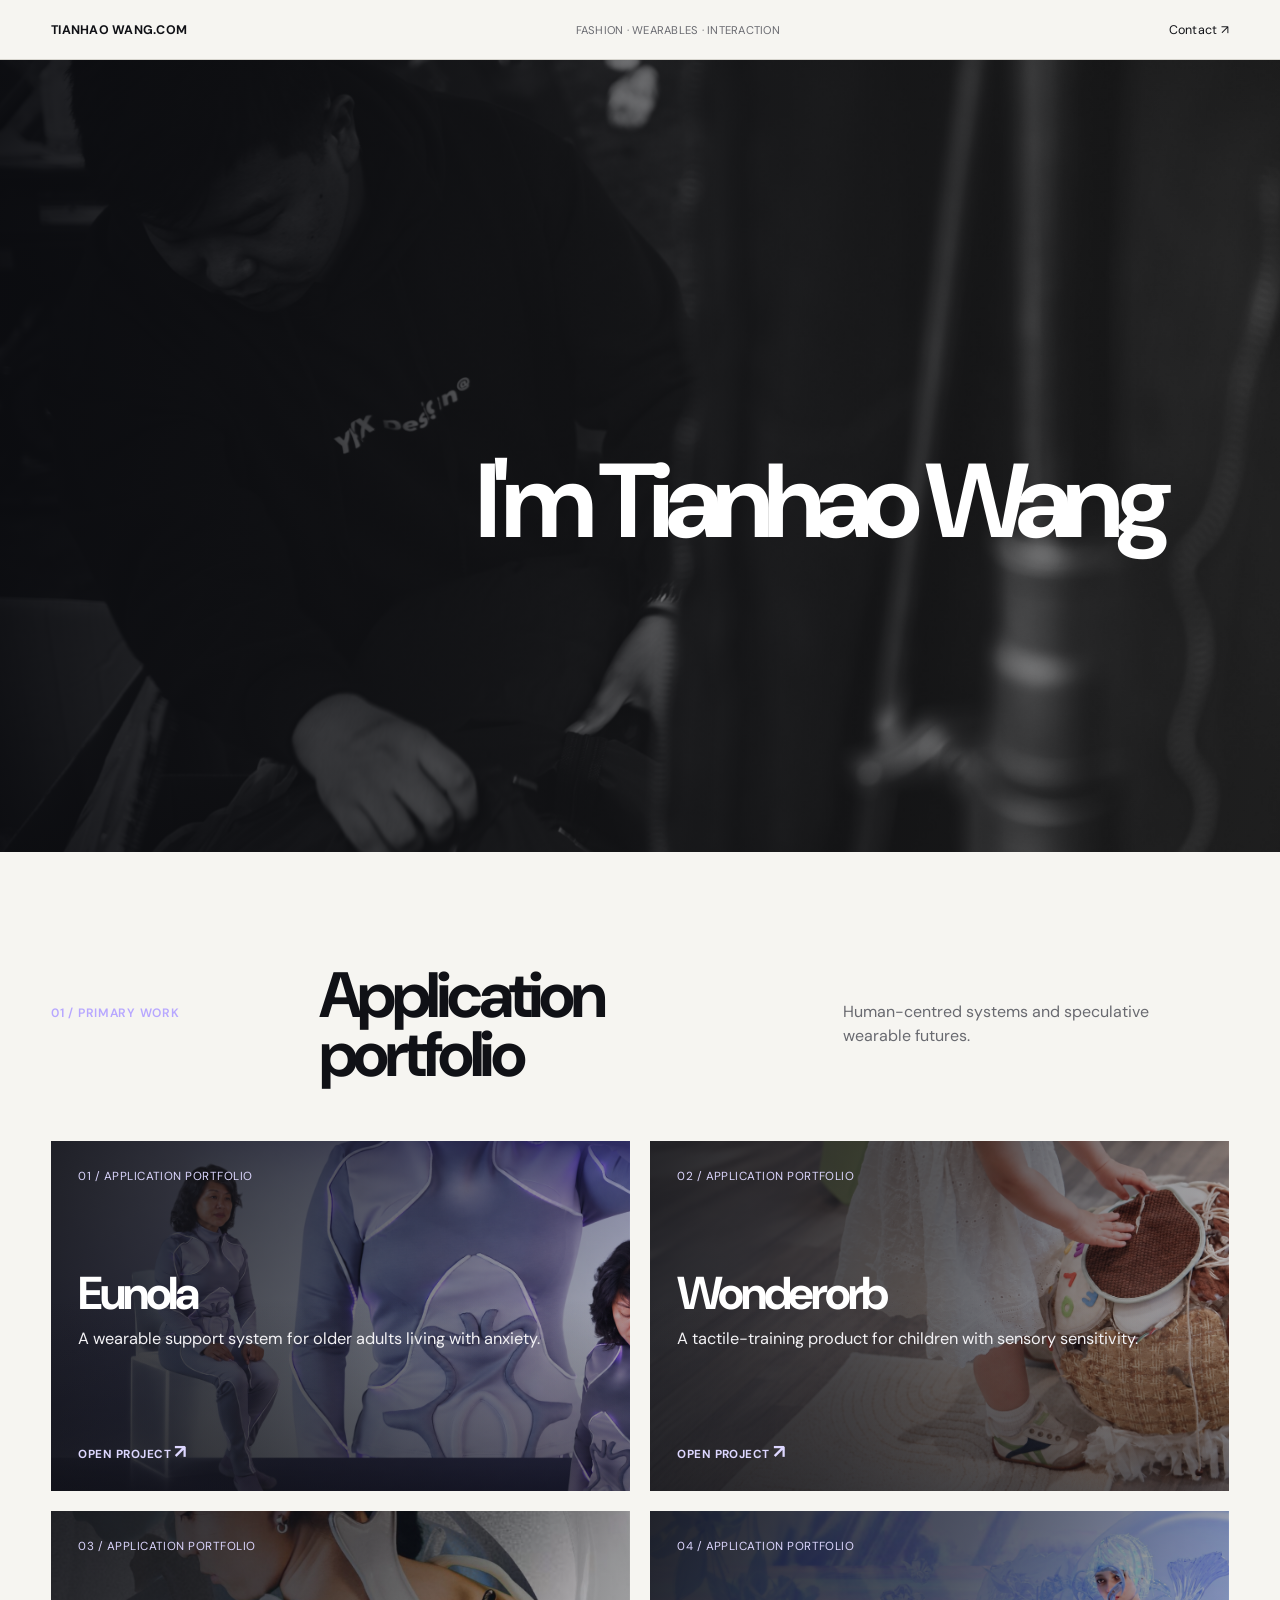
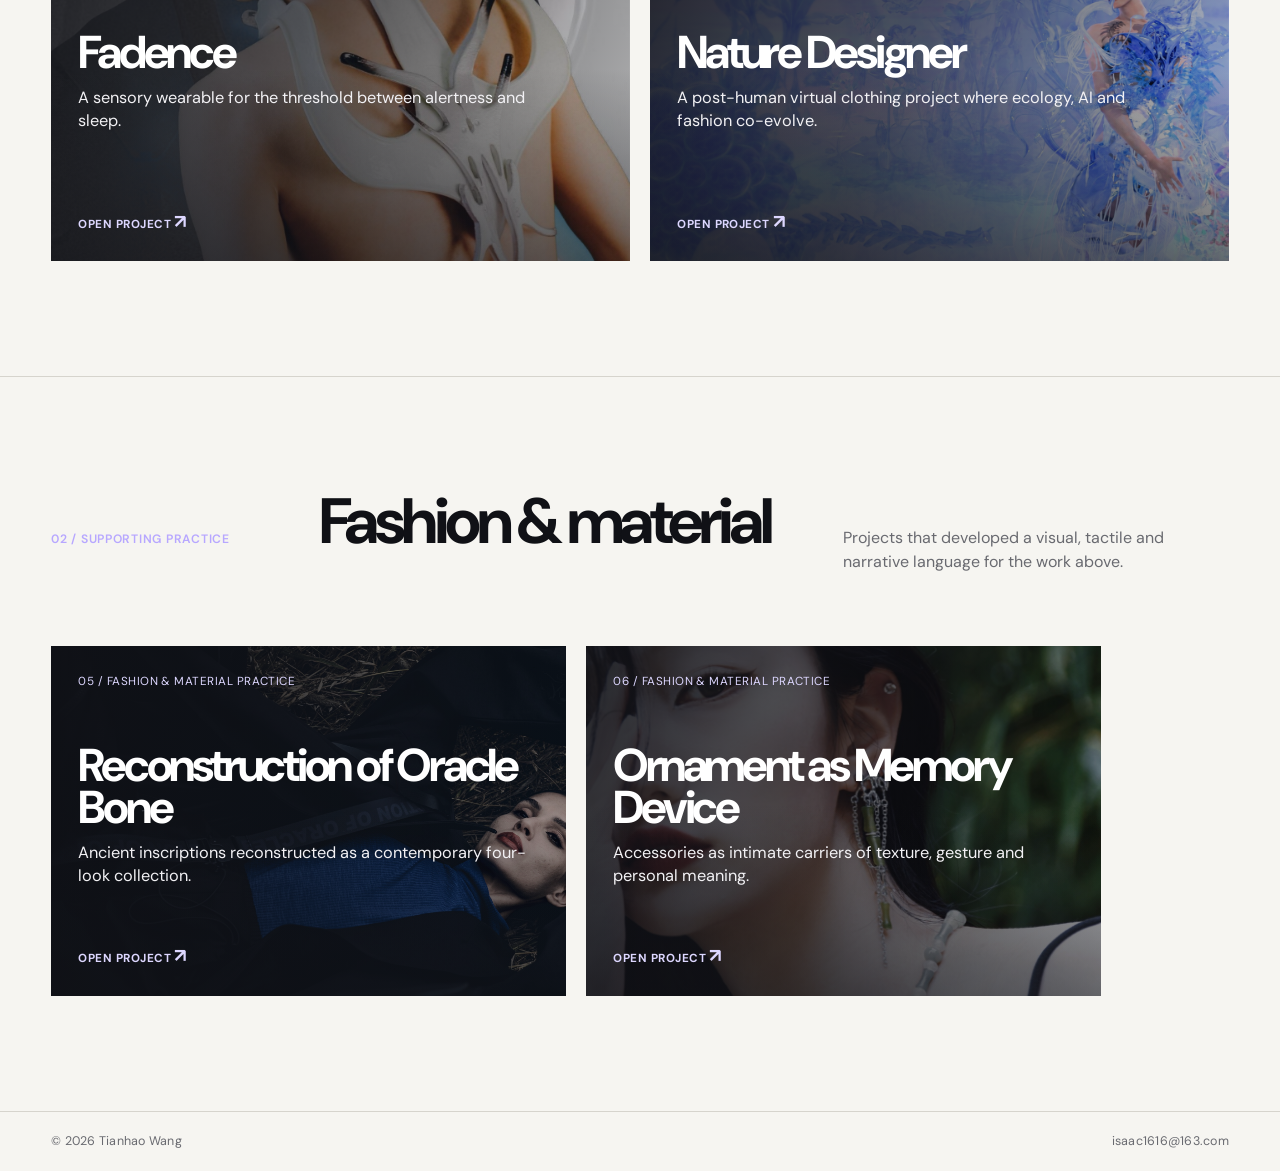
==== index.html @ accee4c9 "Publish Tianhao Wang portfolio" ====
<!doctype html>
<html lang="en">
  <head>
    <meta charset="utf-8" />
    <meta name="viewport" content="width=device-width, initial-scale=1" />
    <meta name="description" content="Tianhao Wang — interaction, wearable and fashion design portfolio." />
    <title>TIANHAO WANG.COM</title>
    <link rel="preconnect" href="https://fonts.googleapis.com" />
    <link rel="preconnect" href="https://fonts.gstatic.com" crossorigin />
    <link href="https://fonts.googleapis.com/css2?family=DM+Sans:opsz,wght@9..40,400;9..40,500;9..40,600;9..40,700&display=swap" rel="stylesheet" />
    <link rel="icon" type="image/svg+xml" href="data:image/svg+xml,%3Csvg xmlns='http://www.w3.org/2000/svg' viewBox='0 0 32 32'%3E%3Crect width='32' height='32' rx='7' fill='%23101116'/%3E%3Cpath d='M7 8h18v4h-7v12h-4V12H7z' fill='%23b5a3ff'/%3E%3C/svg%3E" />
    <link rel="stylesheet" href="styles.css" />
    <link rel="stylesheet" href="clarity.css?v=12" />
  </head>
  <body>
    <header class="topbar">
      <a class="brand" href="./">TIANHAO WANG.COM</a>
      <p>Fashion · Wearables · Interaction</p>
      <a class="mail" href="mailto:isaac1616@163.com">Contact ↗</a>
    </header>
    <main id="app"></main>
    <footer class="footer"><span>© 2026 Tianhao Wang</span><a href="mailto:isaac1616@163.com">isaac1616@163.com</a></footer>
    <script src="app.js?v=12"></script>
  </body>
</html>
---- styles.css ----
:root{--ink:#101116;--paper:#f6f5f1;--line:#d6d4cd;--muted:#696a70;--purple:#b7a7ff}*{box-sizing:border-box}html{scroll-behavior:smooth}body{margin:0;background:var(--paper);color:var(--ink);font-family:'DM Sans',Arial,sans-serif}.topbar,.footer{display:flex;align-items:center;justify-content:space-between;gap:1rem;padding:1.35rem clamp(1.25rem,4vw,4.5rem);border-bottom:1px solid var(--line);font-size:.78rem;letter-spacing:.02em}.brand{font-weight:700;color:inherit;text-decoration:none}.topbar p{margin:0;color:var(--muted);text-transform:uppercase;font-size:.7rem}.mail,.footer a{color:inherit;text-decoration:none}.mail:hover,.footer a:hover{color:#5237d9}.hero{min-height:68vh;padding:clamp(5rem,11vw,11rem) clamp(1.25rem,9vw,11rem) 3rem;background:var(--ink);color:var(--paper);display:flex;flex-direction:column;justify-content:center}.eyebrow{margin:0 0 1rem;font-size:.76rem;text-transform:uppercase;letter-spacing:.06em;font-weight:600;color:var(--purple)}h1,h2,h3,p{margin-top:0}.hero h1{font-size:clamp(3.15rem,7.7vw,8.5rem);line-height:.95;letter-spacing:-.075em;margin:1rem 0 2rem;max-width:12ch}.hero h1 em{font-style:normal;color:var(--purple)}.lede{font-size:clamp(1.1rem,1.7vw,1.5rem);line-height:1.5;max-width:48rem;color:#d7d6da}.hero-note{display:flex;gap:2rem;flex-wrap:wrap;margin-top:5rem;color:#9a9ba2;font-size:.78rem;text-transform:uppercase;letter-spacing:.045em}.section{padding:clamp(4rem,9vw,9rem) clamp(1.25rem,4vw,4.5rem)}.section+.section{border-top:1px solid var(--line)}.section-head{display:grid;grid-template-columns:.55fr 1.15fr .9fr;gap:2rem;align-items:baseline;margin-bottom:3.5rem}.section-head h2{font-size:clamp(2.5rem,5vw,5.5rem);letter-spacing:-.07em;line-height:.92;margin:0}.section-head>p:last-child{max-width:22rem;color:var(--muted);line-height:1.5}.grid{display:grid;gap:1.25rem}.primary-grid{grid-template-columns:repeat(2,minmax(0,1fr))}.secondary-grid{grid-template-columns:repeat(2,minmax(0,1fr));max-width:1050px}.project-card{min-height:350px;padding:1.7rem;display:flex;flex-direction:column;justify-content:space-between;color:var(--ink);text-decoration:none;transition:transform .25s ease,box-shadow .25s ease}.project-card:hover{transform:translateY(-6px);box-shadow:0 16px 24px #1011161f}.project-card>span,.project-card b{font-size:.73rem;text-transform:uppercase;letter-spacing:.04em}.project-card h3{font-size:clamp(2rem,3.6vw,4.2rem);line-height:.92;letter-spacing:-.07em;margin:0 0 .85rem}.project-card p{font-size:1.02rem;line-height:1.4;max-width:30rem;margin:0}.project-card i{font-style:normal;font-size:1.2rem}.lilac{background:#b7a7ff}.moss{background:#dce1cc}.coral{background:#edc0b0}.green{background:#9bd2b8}.blue{background:#1134be;color:#fff}.blue p{color:#dfe5ff}.blue b,.blue>span{color:#b7a7ff}.charcoal{background:#25252b;color:#f4f3ef}.charcoal p{color:#dedee2}.charcoal b,.charcoal>span{color:#b7a7ff}.footer{border-top:1px solid var(--line);border-bottom:0;color:var(--muted)}.detail{min-height:calc(100vh - 70px);padding:clamp(2rem,4vw,4.5rem);background:var(--paper)}.detail.blue,.detail.charcoal{background:var(--ink);color:var(--paper)}.back,.next{display:inline-block;color:inherit;text-decoration:none;font-size:.8rem;text-transform:uppercase;letter-spacing:.04em;font-weight:600}.detail-intro{padding:clamp(4rem,10vw,10rem) 0 4rem;max-width:70rem}.detail h1{font-size:clamp(4rem,10vw,10rem);line-height:.85;letter-spacing:-.09em;margin:.8rem 0 2rem}.detail .lede{color:inherit;max-width:45rem}.brief{max-width:53rem;font-size:1.05rem;line-height:1.6;margin-top:2rem}.detail ul{display:flex;flex-wrap:wrap;gap:.6rem;list-style:none;padding:0;margin:2.5rem 0 0}.detail li{border:1px solid currentColor;border-radius:999px;padding:.5rem .8rem;font-size:.75rem}.image-rail{display:grid;grid-template-columns:repeat(2,minmax(0,1fr));gap:1rem}.image-rail img{width:100%;aspect-ratio:4/3;object-fit:cover;display:block;background:#dedede}.image-rail img:first-child{grid-column:span 2;aspect-ratio:16/7}.story{display:grid;grid-template-columns:repeat(3,minmax(0,1fr));gap:2rem;padding:7rem 0 4rem}.story article{border-top:1px solid currentColor;padding-top:1rem}.story span{font-size:.75rem;color:#6958d9;font-weight:700}.story h2{font-size:1.6rem;letter-spacing:-.04em;margin:2.5rem 0 1rem}.story p{line-height:1.6;color:#55565b}.detail.blue .story p,.detail.charcoal .story p{color:#d5d4d8}.next{border-bottom:1px solid currentColor;padding-bottom:.45rem}@media(max-width:760px){.topbar p{display:none}.hero{min-height:58vh}.section-head{display:block}.section-head h2{margin:1rem 0}.primary-grid,.secondary-grid,.story{grid-template-columns:1fr}.project-card{min-height:280px}.detail{padding:1.4rem}.detail-intro{padding:4rem 0 3rem}.detail h1{font-size:4.3rem}.image-rail{grid-template-columns:1fr}.image-rail img:first-child{grid-column:span 1;aspect-ratio:4/3}.story{padding:4rem 0 3rem;gap:3rem}.footer{font-size:.7rem}}
---- clarity.css ----
/* Preserve the source boards at their real proportions and make detail viewing explicit. */
.image-note {
  margin: 0 0 .85rem;
  font-size: .78rem;
  text-transform: uppercase;
  letter-spacing: .04em;
  opacity: .68;
}

.image-rail {
  grid-template-columns: repeat(2, minmax(0, 1fr));
  gap: 1.25rem;
}

.image-link {
  display: block;
  background: transparent;
  border: 0;
  align-self: start;
  transition: transform .2s ease, box-shadow .2s ease;
}

.image-link:first-child { grid-column: span 2; }
.image-link:hover { transform: translateY(-3px); box-shadow: 0 12px 26px #00000026; }
.image-rail img, .image-rail img:first-child { width: 100%; height: auto; aspect-ratio: auto; object-fit: contain; display: block; }

.oracle-editorial { display: grid; grid-template-columns: 1.15fr .85fr; gap: clamp(.8rem, 1.6vw, 1.5rem); }
.oracle-shot, .ornament-shot { display: block; overflow: hidden; background: #111217; }
.oracle-shot img, .ornament-shot img { width: 100%; height: 100%; display: block; object-fit: cover; transition: transform .35s ease; }
.oracle-shot:hover img, .ornament-shot:hover img { transform: scale(1.025); }
.oracle-shot.opening { grid-column: span 2; aspect-ratio: 1.42; }
.oracle-shot.portrait { grid-row: span 2; min-height: 42rem; }
.oracle-shot.landscape { aspect-ratio: 1.5; }
.oracle-shot.board { grid-column: span 2; background: transparent; }
.oracle-shot.board img { height: auto; object-fit: contain; }

.ornament-editorial { display: grid; grid-template-columns: 1.05fr .95fr; grid-auto-rows: 20rem; gap: clamp(.8rem, 1.6vw, 1.5rem); }
.ornament-shot.model-main, .ornament-shot.model-ring { grid-row: span 2; }
.ornament-shot.still-life { grid-column: span 2; }
.ornament-shot.small-detail { min-height: 15rem; }
.ornament-shot.profile { grid-column: span 2; aspect-ratio: 2.1; }

/* Minimal personal opening: the studio image is intentionally the full visual. */
.hero.hero-portrait {
  min-height: min(88vh, 58rem);
  position: relative;
  isolation: isolate;
  align-items: end;
  background:
    linear-gradient(90deg, rgba(10, 11, 15, .92) 0%, rgba(10, 11, 15, .56) 48%, rgba(10, 11, 15, .08) 100%),
    url('assets/home-studio.jpg') center / cover no-repeat;
}
.hero.hero-portrait h1 {
  max-width: none;
  margin: 0;
  color: #fff;
  font-size: clamp(3.4rem, 8.2vw, 9rem);
  letter-spacing: -.085em;
  line-height: .86;
  white-space: nowrap;
}

/* Project titles use a restrained editorial scale rather than filling the viewport. */
.detail-intro { max-width: 66rem; }
.detail h1 {
  max-width: 13ch;
  font-size: clamp(3.25rem, 6vw, 7.25rem);
  line-height: .9;
  letter-spacing: -.07em;
  margin: .7rem 0 1.55rem;
  text-wrap: balance;
}
.detail .lede { font-size: clamp(1.05rem, 1.5vw, 1.35rem); line-height: 1.38; }

.project-card {
  position: relative;
  isolation: isolate;
  overflow: hidden;
  background-image: linear-gradient(115deg, #101116e8 0%, #101116a8 45%, #10111625 100%), var(--cover);
  background-size: cover;
  background-position: center;
  color: #fff;
}

.project-card::before {
  content: '';
  position: absolute;
  inset: 0;
  z-index: -1;
  background: linear-gradient(180deg, transparent 45%, #1011168c 100%);
}

.project-card p { color: #f2f1f4; }
.project-card > span, .project-card b { color: #ddd7ff; }

@media (max-width: 760px) {
  .image-rail { grid-template-columns: 1fr; gap: 1rem; }
  .image-link:first-child { grid-column: span 1; }
  .oracle-editorial { grid-template-columns: 1fr; gap: .7rem; }
  .oracle-shot.opening, .oracle-shot.board { grid-column: span 1; }
  .oracle-shot.portrait { grid-row: span 1; min-height: auto; aspect-ratio: .72; }
  .ornament-editorial { grid-template-columns: repeat(2, 1fr); grid-auto-rows: 12rem; gap: .7rem; }
  .ornament-shot.still-life, .ornament-shot.profile { grid-column: span 2; }
  .detail h1 { max-width: 10ch; font-size: clamp(3rem, 13vw, 4.5rem); line-height: .91; }
}
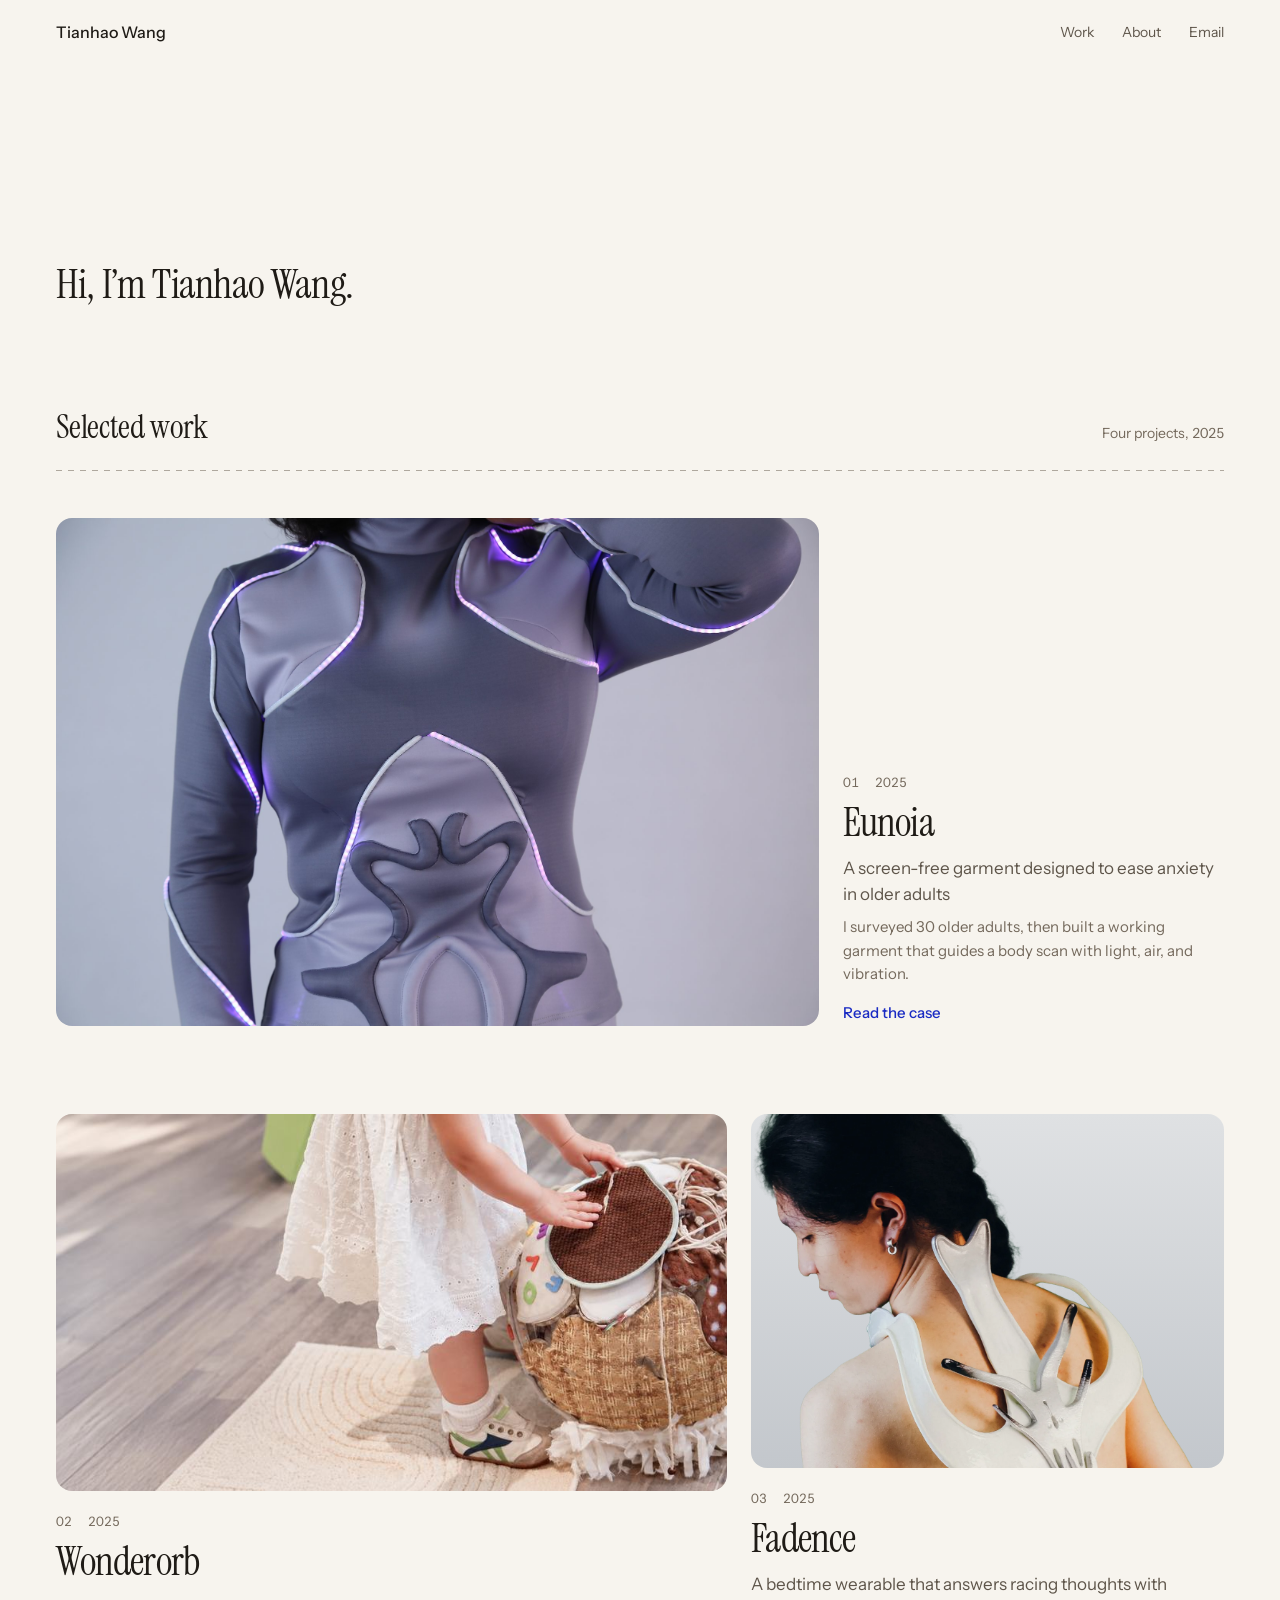
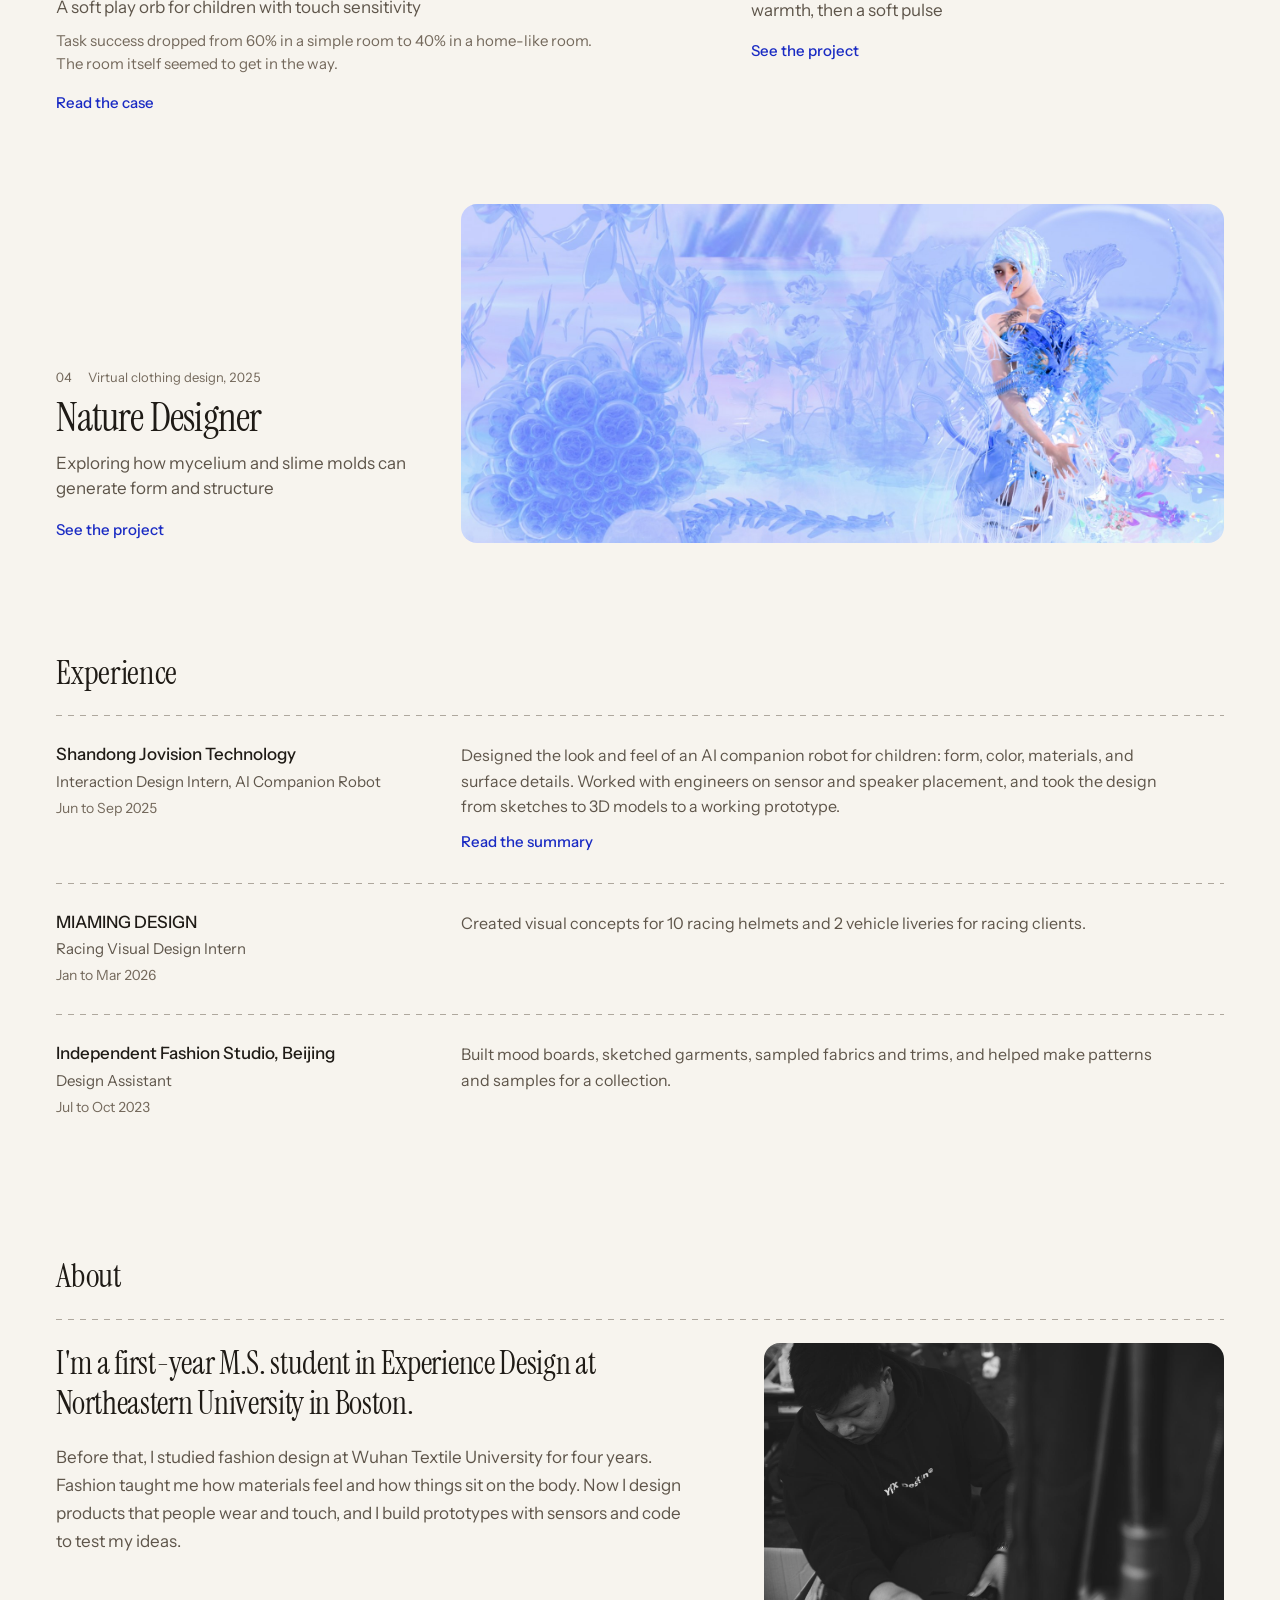
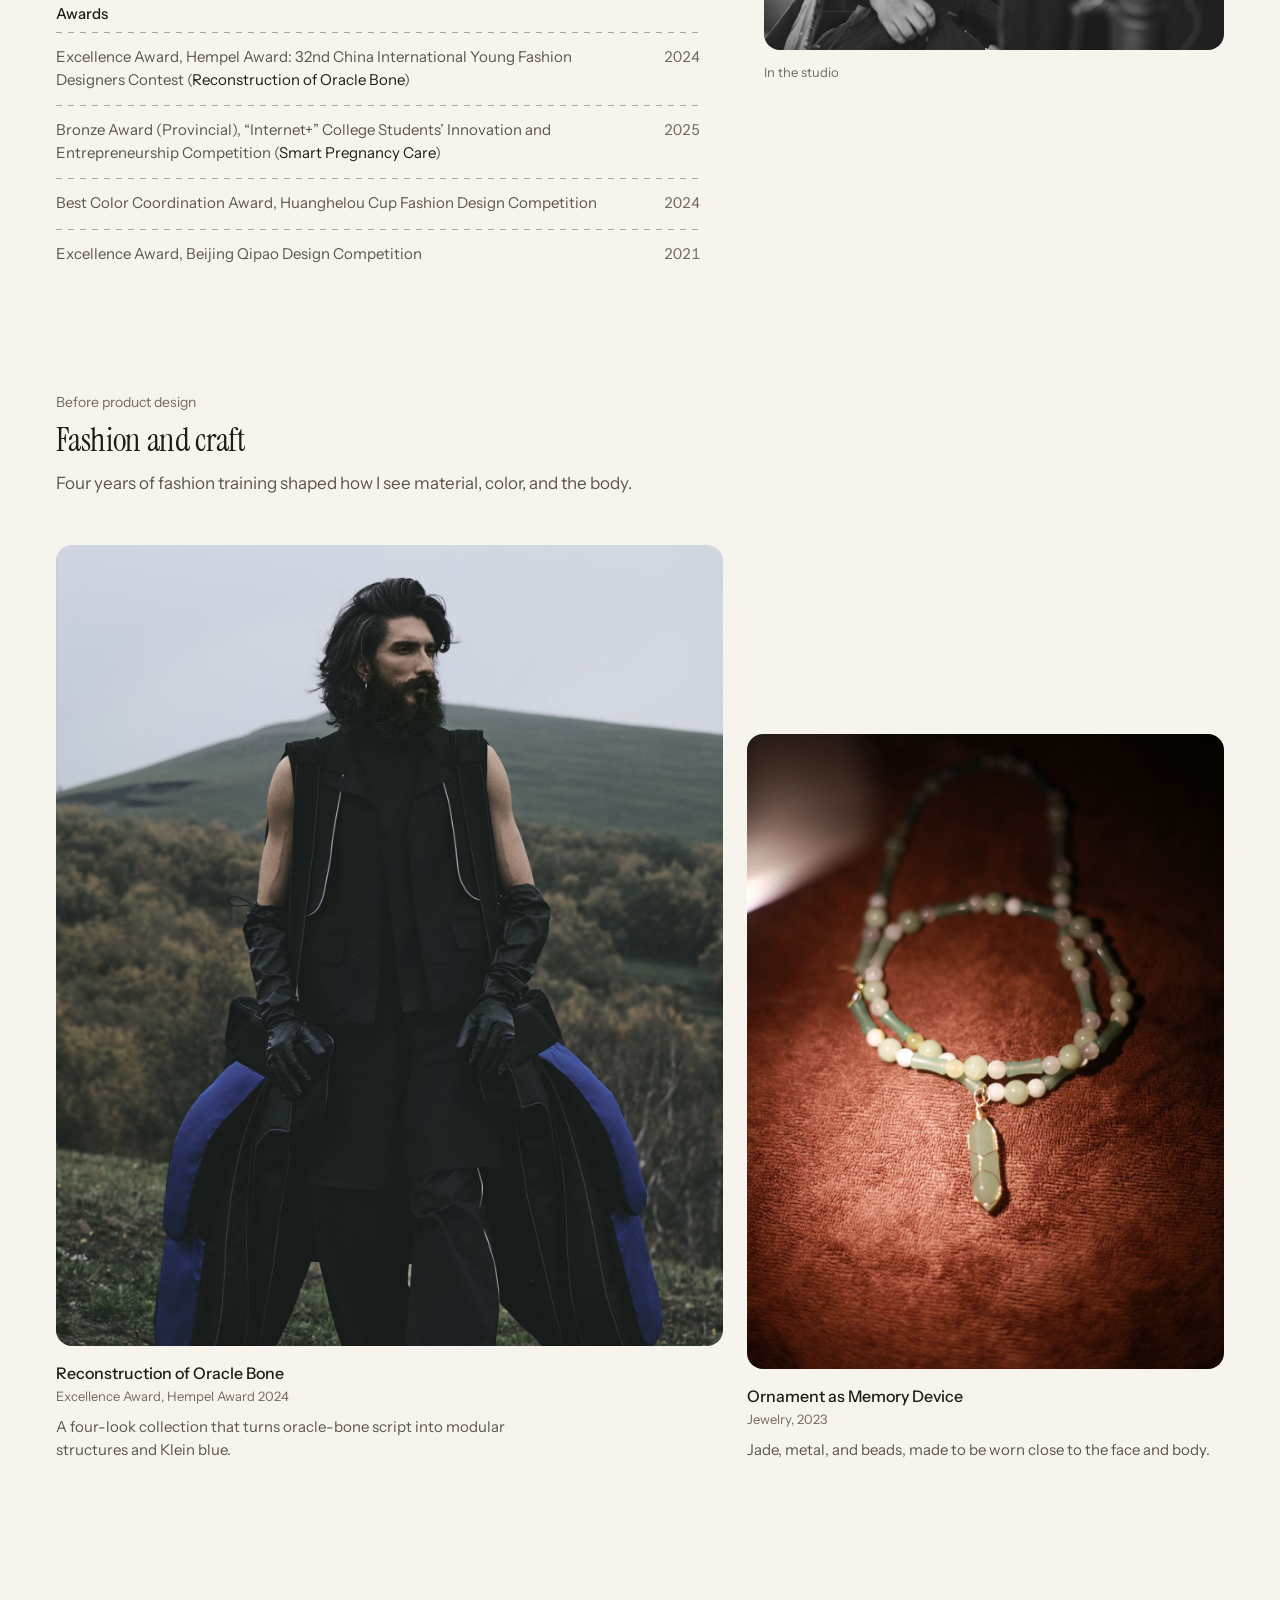
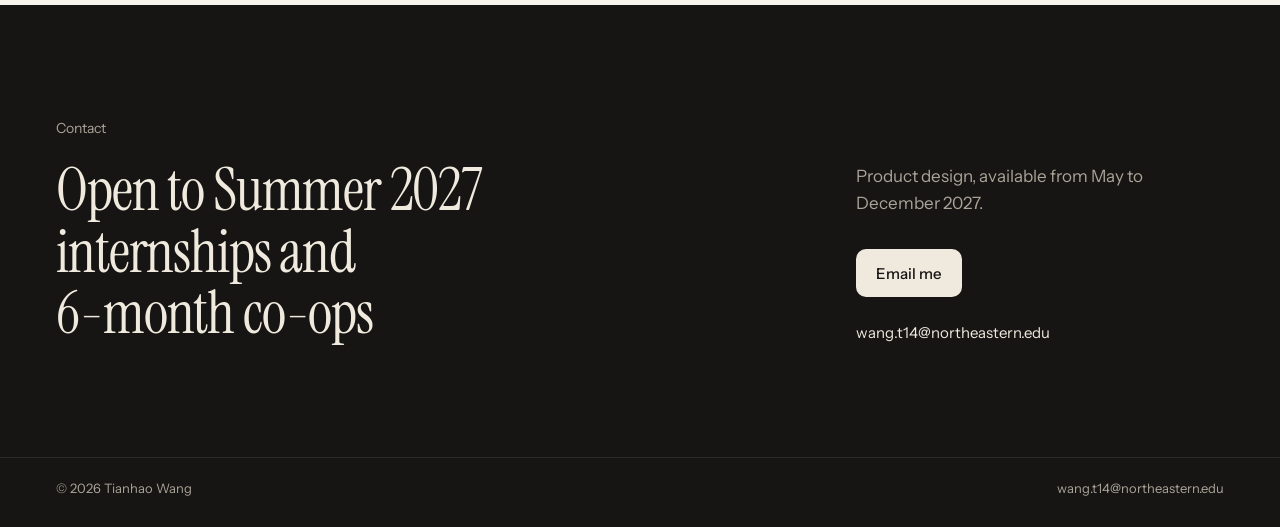
==== commit e8d385c8: "Publish portfolio v2: new homepage and scroll case pages - New homepage (index.html): magazine-style" ====
--- a/index.html
+++ b/index.html
@@ -1,25 +1,334 @@
 <!doctype html>
 <html lang="en">
-  <head>
-    <meta charset="utf-8" />
-    <meta name="viewport" content="width=device-width, initial-scale=1" />
-    <meta name="description" content="Tianhao Wang — interaction, wearable and fashion design portfolio." />
-    <title>TIANHAO WANG.COM</title>
-    <link rel="preconnect" href="https://fonts.googleapis.com" />
-    <link rel="preconnect" href="https://fonts.gstatic.com" crossorigin />
-    <link href="https://fonts.googleapis.com/css2?family=DM+Sans:opsz,wght@9..40,400;9..40,500;9..40,600;9..40,700&display=swap" rel="stylesheet" />
-    <link rel="icon" type="image/svg+xml" href="data:image/svg+xml,%3Csvg xmlns='http://www.w3.org/2000/svg' viewBox='0 0 32 32'%3E%3Crect width='32' height='32' rx='7' fill='%23101116'/%3E%3Cpath d='M7 8h18v4h-7v12h-4V12H7z' fill='%23b5a3ff'/%3E%3C/svg%3E" />
-    <link rel="stylesheet" href="styles.css" />
-    <link rel="stylesheet" href="clarity.css?v=12" />
-  </head>
-  <body>
-    <header class="topbar">
-      <a class="brand" href="./">TIANHAO WANG.COM</a>
-      <p>Fashion · Wearables · Interaction</p>
-      <a class="mail" href="mailto:isaac1616@163.com">Contact ↗</a>
-    </header>
-    <main id="app"></main>
-    <footer class="footer"><span>© 2026 Tianhao Wang</span><a href="mailto:isaac1616@163.com">isaac1616@163.com</a></footer>
-    <script src="app.js?v=12"></script>
-  </body>
+<head>
+<meta charset="utf-8">
+<meta name="viewport" content="width=device-width, initial-scale=1">
+<title>Tianhao Wang | Product &amp; Experience Designer</title>
+<meta name="description" content="Tianhao Wang designs AI hardware and wearables. Fashion-trained product and experience designer, M.S. in Experience Design at Northeastern University.">
+  <meta property="og:type" content="website" />
+  <meta property="og:title" content="Tianhao Wang | Product &amp; Experience Designer" />
+  <meta property="og:description" content="AI hardware and wearables, designed from the body out." />
+  <meta property="og:url" content="https://terho16.github.io/" />
+  <meta property="og:image" content="https://terho16.github.io/assets/opt/cover-eunola-clean.jpg" />
+  <meta name="twitter:card" content="summary_large_image" />
+  <script>
+    // Old ?project= links (printed resumes, shared URLs) land on their new pages
+    (function () {
+      var p = new URLSearchParams(location.search).get('project');
+      if (!p) return;
+      var to = { eunoia: 'eunoia/', eunola: 'eunoia/', wonderorb: 'wonderorb/', fadence: 'fadence/',
+        'nature-designer': 'nature-designer/', symbiotic: 'nature-designer/', jovision: 'project.html?project=jovision',
+        fashion: './#about', oracle: './#about', ornament: './#about' }[p];
+      location.replace(to || './');
+    })();
+  </script>
+<meta name="theme-color" content="#f7f4ee"><!-- ds-allow-hardcode: the theme-color meta needs a literal colour -->
+<link rel="icon" type="image/svg+xml" href="data:image/svg+xml,%3Csvg xmlns='http://www.w3.org/2000/svg' viewBox='0 0 32 32'%3E%3Crect width='32' height='32' rx='7' fill='%231a2bc3'/%3E%3Cpath d='M7 8h18v4h-7v12h-4V12H7z' fill='%23f6f5f1'/%3E%3C/svg%3E" />
+<link rel="preconnect" href="https://fonts.googleapis.com">
+<link rel="preconnect" href="https://fonts.gstatic.com" crossorigin>
+<link href="https://fonts.googleapis.com/css2?family=Instrument+Sans:wght@400;500;600&family=Instrument+Serif&display=swap" rel="stylesheet">
+<style>
+  /* ds-allow-hardcode:start: standalone homepage prototype with its own local tokens, not part of the site's design system */
+  /* Direction (unslop pass, 2026-11-22)
+     Product: the portfolio of a fashion-trained designer of hardware and wearables people wear and touch.
+     Character: tactile, quiet, exact.
+     World: a pattern-cutting studio. Warm paper, fabric, soft fitting-room light; cobalt from the resume and the site icon.
+     Moments: the Eunoia studio photo in the hero; the work index told in real photographs.
+     Signature: the stitch, a running dashed line, used only for dividers and link underlines. */
+  :root {
+    --paper: #f7f4ee;
+    --raised: #efe9df;
+    --ink: #1f1b16;
+    --ink-2: #5e554a;
+    --ink-3: #74695c;          /* muted: meta and captions, about 4.9:1 on paper */
+    --line: rgba(31, 27, 22, .1);
+    --stitch: rgba(116, 105, 92, .55);
+    --accent: #1a2bc3;         /* cobalt, the resume's and the site icon's colour */
+    --accent-press: #1522a0;
+    --on-accent: #ffffff;
+    --dark: #161513;
+    --on-dark: #efe9de;
+    --on-dark-2: #aaa398;
+    --dark-line: rgba(239, 233, 222, .1);
+    --f-sans: "Instrument Sans", "Helvetica Neue", Arial, sans-serif;
+    --f-serif: "Instrument Serif", Georgia, serif;
+    --ease: cubic-bezier(.22, 1, .36, 1);
+    --gut: clamp(24px, 4.4vw, 64px);
+    --max: 1344px;
+  }
+  * { box-sizing: border-box; }
+  html { background: var(--paper); scroll-behavior: smooth; }
+  body { margin: 0; background: var(--paper); color: var(--ink); font: 400 16px/1.6 var(--f-sans); -webkit-font-smoothing: antialiased; }
+  a { color: inherit; }
+  img { display: block; max-width: 100%; height: auto; }
+  i { font-style: normal; color: var(--ink); }
+  .nb { white-space: nowrap; }
+  .wrap { max-width: var(--max); margin: 0 auto; padding: 0 var(--gut); }
+  :focus-visible { outline: 2px solid var(--accent); outline-offset: 4px; border-radius: 4px; }
+  .skip { position: absolute; left: 16px; top: -56px; z-index: 10; padding: 8px 12px; border-radius: 8px; background: var(--ink); color: var(--paper); font-size: 14px; text-decoration: none; }
+  .skip:focus { top: 12px; }
+
+  /* the stitch: a running dashed line, the page's one signature detail */
+  .stitched { position: relative; }
+  .stitched::before { content: ""; position: absolute; left: 0; right: 0; top: 0; height: 1px; background: repeating-linear-gradient(90deg, var(--stitch) 0 6px, rgba(0, 0, 0, 0) 6px 12px); }
+  .sew { position: relative; text-decoration: none; }
+  .sew::after { content: ""; position: absolute; left: 0; right: 0; bottom: -4px; height: 1px; background: repeating-linear-gradient(90deg, currentColor 0 4px, rgba(0, 0, 0, 0) 4px 8px); transform: scaleX(0); transform-origin: left center; transition: transform .45s var(--ease); }
+  .sew:hover::after, .sew:focus-visible::after, a:hover .sew::after, a:focus-visible .sew::after { transform: scaleX(1); }
+
+  /* nav */
+  .nav { height: 64px; display: flex; align-items: center; justify-content: space-between; }
+  .brand { font: 500 16px/1 var(--f-sans); text-decoration: none; }
+  .nav ul { display: flex; gap: 28px; margin: 0; padding: 0; list-style: none; }
+  .nav ul a { font-size: 14px; color: var(--ink-2); transition: color .15s var(--ease); }
+  .nav ul a:hover { color: var(--ink); }
+
+  /* hero: an asymmetric split, the words on the calm side, the photograph carrying the colour */
+  /* a short hero with no picture: one line on calm paper, then the work begins on the same screen */
+  .hero { padding-top: clamp(120px, 22vh, 220px); padding-bottom: clamp(40px, 6vh, 64px); } /* top and bottom only, so the side gutter of .wrap stays */
+  .hero + .section { padding-top: 48px; }
+  .hero h1 { margin: 0; font: 400 clamp(36px, 3.2vw, 48px)/1.1 var(--f-serif); letter-spacing: -.01em; }
+  .actions { display: flex; align-items: center; gap: 28px; margin-top: 32px; }
+  .btn { display: inline-flex; align-items: center; height: 48px; padding: 0 20px; border-radius: 10px; background: var(--accent); color: var(--on-accent); font: 500 15px/1 var(--f-sans); text-decoration: none; transition: background-color .15s var(--ease), transform .12s var(--ease); }
+  .btn:hover { background: var(--accent-press); }
+  .btn:active { transform: scale(.98); }
+  .text-link { font: 500 15px/1 var(--f-sans); color: var(--ink); }
+
+  /* one entrance on load: the hero rises a few pixels, with a short stagger */
+  @keyframes rise { from { opacity: 0; transform: translateY(10px); } to { opacity: 1; transform: none; } }
+  .enter > * { animation: rise .5s var(--ease) both; }
+  .enter > *:nth-child(2) { animation-delay: .05s; }
+  .enter > *:nth-child(3) { animation-delay: .1s; }
+  .enter > *:nth-child(4) { animation-delay: .15s; }
+  .enter > *:nth-child(5) { animation-delay: .2s; }
+
+  /* sections */
+  .section { padding-top: 112px; }
+  .sec-head { display: flex; align-items: baseline; justify-content: space-between; gap: 24px; padding-bottom: 24px; }
+  .sec-head h2 { margin: 0; font: 400 clamp(32px, 2.6vw, 38px)/1.1 var(--f-serif); letter-spacing: -.01em; } /* a step below the greeting, which stays the largest line */
+  .sec-head p { margin: 0; font-size: 14px; color: var(--ink-3); font-variant-numeric: tabular-nums; }
+
+  /* selected work: an index in photographs, sizes deliberately unequal */
+  .work { display: grid; grid-template-columns: repeat(12, minmax(0, 1fr)); column-gap: 24px; row-gap: 88px; padding-top: 48px; }
+  .item { display: grid; align-content: start; gap: 20px; color: inherit; text-decoration: none; }
+  .item-img { margin: 0; overflow: hidden; border-radius: 16px; background: var(--raised); }
+  .item-img img { width: 100%; height: 100%; object-fit: cover; }
+  .item-meta { display: flex; gap: 16px; margin: 0; font-size: 13px; color: var(--ink-3); font-variant-numeric: tabular-nums; }
+  .item h3 { margin: 8px 0 0; font: 400 40px/1.08 var(--f-serif); letter-spacing: -.02em; transition: color .15s var(--ease); }
+  .item:hover h3 { color: var(--accent); }
+  .item-line { margin: 12px 0 0; max-width: 34rem; font-size: 17px; line-height: 1.5; color: var(--ink-2); }
+  .item-proof { margin: 8px 0 0; max-width: 34rem; font-size: 15px; line-height: 1.55; color: var(--ink-3); }
+  .item-more { display: inline-block; margin-top: 20px; color: var(--accent); font: 500 15px/1 var(--f-sans); }
+  .i-eunoia { grid-column: 1 / -1; grid-template-columns: minmax(0, 8fr) minmax(0, 4fr); column-gap: 24px; align-items: end; }
+  .i-eunoia .item-img { aspect-ratio: 3 / 2; }
+  .i-wonderorb { grid-column: 1 / span 7; }
+  .i-wonderorb .item-img { aspect-ratio: 16 / 9; }
+  .i-fadence { grid-column: 8 / span 5; }
+  .i-fadence .item-img { aspect-ratio: 4 / 3; background: linear-gradient(180deg, #dfe1e3 0%, #c3c7cc 100%); }
+  .i-fadence .item-img img { object-position: 50% 18%; }
+  .i-nature { grid-column: 1 / -1; grid-template-columns: minmax(0, 4fr) minmax(0, 8fr); column-gap: 24px; align-items: end; }
+  .i-nature .item-img { order: 2; aspect-ratio: 9 / 4; }
+
+  /* experience */
+  .xp { list-style: none; margin: 0; padding: 0; }
+  .xp li { display: grid; grid-template-columns: minmax(0, 4fr) minmax(0, 8fr); gap: 24px; padding: 28px 0; }
+  .xp .org { margin: 0; font: 500 17px/1.4 var(--f-sans); }
+  .xp .role { margin: 4px 0 0; font-size: 15px; line-height: 1.45; color: var(--ink-2); }
+  .xp .when { margin: 4px 0 0; font-size: 14px; color: var(--ink-3); font-variant-numeric: tabular-nums; }
+  .xp .what { margin: 0; max-width: 44rem; font-size: 16px; line-height: 1.6; color: var(--ink-2); }
+  .xp .text-link { display: inline-block; margin-top: 14px; color: var(--accent); }
+  .after-list { padding: 28px 0 0; }
+
+  /* about */
+  .about { display: grid; grid-template-columns: minmax(0, 7fr) minmax(0, 5fr); gap: 64px; align-items: start; padding-top: 24px; }
+  .about-lead { margin: 0; max-width: 40rem; font: 400 32px/1.25 var(--f-serif); letter-spacing: -.01em; }
+  .about-text p:not(.about-lead) { margin: 20px 0 0; max-width: 40rem; font-size: 17px; line-height: 1.65; color: var(--ink-2); }
+  .awards { margin-top: 48px; }
+  .awards h3 { margin: 0 0 8px; font: 500 15px/1.4 var(--f-sans); }
+  .awards ul { list-style: none; margin: 0; padding: 0; }
+  .awards li { display: grid; grid-template-columns: minmax(0, 1fr) auto; gap: 24px; padding: 14px 0; font-size: 15px; line-height: 1.5; color: var(--ink-2); }
+  .awards .yr { color: var(--ink-3); font-variant-numeric: tabular-nums; }
+  .about-photo { margin: 0; }
+  .about-photo img { width: 100%; border-radius: 16px; }
+  .about-photo figcaption { margin-top: 12px; font-size: 13px; color: var(--ink-3); }
+
+  /* fashion and craft */
+  .craft-k { margin: 0 0 8px; font-size: 14px; color: var(--ink-3); }
+  .craft-title { margin: 0; font: 400 clamp(32px, 2.6vw, 38px)/1.1 var(--f-serif); letter-spacing: -.01em; }
+  .craft-lede { margin: 12px 0 0; max-width: 36rem; font-size: 17px; line-height: 1.6; color: var(--ink-2); }
+  .craft-grid { display: grid; grid-template-columns: minmax(0, 7fr) minmax(0, 5fr); gap: 24px; align-items: end; margin-top: 48px; }
+  .craft figure { margin: 0; }
+  .craft img { width: 100%; object-fit: cover; border-radius: 16px; background: var(--raised); }
+  .craft .c1 img { aspect-ratio: 5 / 6; }
+  .craft .c2 img { aspect-ratio: 3 / 4; }
+  .craft figcaption { margin-top: 16px; }
+  .craft .t { margin: 0; font: 500 16px/1.4 var(--f-sans); }
+  .craft .m { margin: 2px 0 0; font-size: 13px; color: var(--ink-3); }
+  .craft figcaption p:last-child { margin: 8px 0 0; max-width: 32rem; font-size: 15px; line-height: 1.55; color: var(--ink-2); }
+
+  /* contact: the page closes on the dark of the studio after hours */
+  .contact { margin-top: 144px; background: var(--dark); color: var(--on-dark); }
+  .contact .wrap { display: grid; grid-template-columns: minmax(0, 8fr) minmax(0, 4fr); gap: 64px; align-items: end; padding-top: 112px; padding-bottom: 112px; }
+  .contact-k { margin: 0 0 20px; font-size: 14px; color: var(--on-dark-2); }
+  .contact h2 { margin: 0; max-width: 16ch; font: 400 clamp(48px, 4.6vw, 72px)/1.05 var(--f-serif); letter-spacing: -.02em; }
+  .contact-side p { margin: 0 0 28px; font-size: 17px; line-height: 1.6; color: var(--on-dark-2); }
+  .contact .btn { background: var(--on-dark); color: var(--dark); }
+  .contact .btn:hover { background: var(--on-accent); }
+  .contact .text-link { color: var(--on-dark); }
+  .contact-mail { margin: 24px 0 0 !important; font-size: 15px !important; }
+  .contact-mail a { color: var(--on-dark); }
+  .foot { background: var(--dark); color: var(--on-dark-2); }
+  .foot .wrap { display: flex; justify-content: space-between; padding-top: 20px; padding-bottom: 28px; border-top: 1px solid var(--dark-line); font-size: 13px; }
+
+  @media (prefers-reduced-motion: reduce) {
+    html { scroll-behavior: auto; }
+    .enter > * { animation: none; }
+    .sew::after, .btn, .item h3, .nav ul a { transition: none; }
+  }
+  /* ds-allow-hardcode:end */
+</style>
+</head>
+<body>
+<a class="skip" href="#main">Skip to content</a>
+
+<header class="wrap nav">
+  <a class="brand" href="./">Tianhao Wang</a>
+  <nav aria-label="Main">
+    <ul>
+      <li><a class="sew" href="#work">Work</a></li>
+      <li><a class="sew" href="#about">About</a></li>
+      <li><a class="sew" href="mailto:wang.t14@northeastern.edu">Email</a></li>
+    </ul>
+  </nav>
+</header>
+
+<main id="main">
+  <section class="wrap hero" aria-labelledby="hero-title">
+    <div class="enter">
+      <h1 id="hero-title">Hi, I’m Tianhao Wang.</h1>
+    </div>
+  </section>
+
+  <section class="wrap section" id="work" aria-labelledby="work-title">
+    <div class="sec-head"><h2 id="work-title">Selected work</h2><p>Four projects, 2025</p></div>
+    <div class="work stitched">
+      <a class="item i-eunoia" href="eunoia/">
+        <figure class="item-img"><img src="media/eunoia-cover-torso.jpg" width="2000" height="1333" alt="The Eunoia garment up close: glowing light lines run over the shoulders and around the soft air chamber at the waist"></figure>
+        <div>
+          <p class="item-meta"><span>01</span><span>2025</span></p>
+          <h3>Eunoia</h3>
+          <p class="item-line">A screen-free garment designed to ease anxiety in older adults</p>
+          <p class="item-proof">I surveyed 30 older adults, then built a working garment that guides a body scan with light, air, and vibration.</p>
+          <span class="item-more sew">Read the case</span>
+        </div>
+      </a>
+      <a class="item i-wonderorb" href="wonderorb/">
+        <figure class="item-img"><img src="media/cover-wonderorb-clean.jpg" width="1200" height="475" alt="A child playing with the soft, textured Wonderorb"></figure>
+        <div>
+          <p class="item-meta"><span>02</span><span>2025</span></p>
+          <h3>Wonderorb</h3>
+          <p class="item-line">A soft play orb for children with touch sensitivity</p>
+          <p class="item-proof">Task success dropped from 60% in a simple room to 40% in a home-like room. The room itself seemed to get in the way.</p>
+          <span class="item-more sew">Read the case</span>
+        </div>
+      </a>
+      <a class="item i-fadence" href="fadence/">
+        <!-- the Fadence page's own cut-out of a real studio photo, on a quiet silver ground (the old card image carried a downloaded gradient) -->
+        <figure class="item-img"><img src="media/fadence-cutout.webp" width="1320" height="1800" alt="The wearer seen from behind, head bowed, the Fadence shell resting on her neck and shoulders"></figure>
+        <div>
+          <p class="item-meta"><span>03</span><span>2025</span></p>
+          <h3>Fadence</h3>
+          <p class="item-line">A bedtime wearable that answers racing thoughts with warmth, then a soft pulse</p>
+          <span class="item-more sew">See the project</span>
+        </div>
+      </a>
+      <a class="item i-nature" href="nature-designer/">
+        <figure class="item-img"><img src="media/cover-nature-designer.jpg" width="1800" height="800" alt="A 3D rendering of a figure in translucent blue clothing built from plant-like forms, in an icy blue landscape"></figure>
+        <div>
+          <p class="item-meta"><span>04</span><span>Virtual clothing design, 2025</span></p>
+          <h3>Nature Designer</h3>
+          <p class="item-line">Exploring how mycelium and slime molds can generate form and structure</p>
+          <span class="item-more sew">See the project</span>
+        </div>
+      </a>
+    </div>
+  </section>
+
+  <section class="wrap section" id="experience" aria-labelledby="xp-title">
+    <div class="sec-head"><h2 id="xp-title">Experience</h2></div>
+    <ol class="xp">
+      <li class="stitched">
+        <div><p class="org">Shandong Jovision Technology</p><p class="role">Interaction Design Intern, AI Companion Robot</p><p class="when">Jun to Sep 2025</p></div>
+        <div><p class="what">Designed the look and feel of an AI companion robot for children: form, color, materials, and surface details. Worked with engineers on sensor and speaker placement, and took the design from sketches to 3D models to a working prototype.</p><a class="text-link sew" href="project.html?project=jovision">Read the summary</a></div>
+      </li>
+      <li class="stitched">
+        <div><p class="org">MIAMING DESIGN</p><p class="role">Racing Visual Design Intern</p><p class="when">Jan to Mar 2026</p></div>
+        <div><p class="what">Created visual concepts for 10 racing helmets and 2 vehicle liveries for racing clients.</p></div>
+      </li>
+      <li class="stitched">
+        <div><p class="org">Independent Fashion Studio, Beijing</p><p class="role">Design Assistant</p><p class="when">Jul to Oct 2023</p></div>
+        <div><p class="what">Built mood boards, sketched garments, sampled fabrics and trims, and helped make patterns and samples for a collection.</p></div>
+      </li>
+    </ol>
+  </section>
+
+  <section class="wrap section" id="about" aria-labelledby="about-title">
+    <div class="sec-head"><h2 id="about-title">About</h2></div>
+    <div class="about stitched">
+      <div class="about-text">
+        <p class="about-lead">I'm a first-year M.S. student in Experience Design at Northeastern University in Boston.</p>
+        <p>Before that, I studied fashion design at Wuhan Textile University for four years. Fashion taught me how materials feel and how things sit on the body. Now I design products that people wear and touch, and I build prototypes with sensors and code to test my ideas.</p>
+        <div class="awards">
+          <h3>Awards</h3>
+          <ul>
+            <li class="stitched"><span>Excellence Award, Hempel Award: 32nd China International Young Fashion Designers Contest (<i>Reconstruction of Oracle Bone</i>)</span><span class="yr">2024</span></li>
+            <li class="stitched"><span>Bronze Award (Provincial), “Internet+” College Students’ Innovation and Entrepreneurship Competition (<i>Smart Pregnancy Care</i>)</span><span class="yr">2025</span></li>
+            <li class="stitched"><span>Best Color Coordination Award, Huanghelou Cup Fashion Design Competition</span><span class="yr">2024</span></li>
+            <li class="stitched"><span>Excellence Award, Beijing Qipao Design Competition</span><span class="yr">2021</span></li>
+          </ul>
+        </div>
+      </div>
+      <figure class="about-photo">
+        <img src="media/home-studio.jpg" width="1600" height="1067" alt="Tianhao working in the studio">
+        <figcaption>In the studio</figcaption>
+      </figure>
+    </div>
+
+    <div class="craft section">
+      <p class="craft-k">Before product design</p>
+      <h2 class="craft-title">Fashion and craft</h2>
+      <p class="craft-lede">Four years of fashion training shaped how I see material, color, and the body.</p>
+      <div class="craft-grid">
+        <figure class="c1">
+          <img src="media/oracle-editorial-02.jpg" width="1600" height="2240" alt="Editorial photo of one look from Reconstruction of Oracle Bone">
+          <figcaption><p class="t">Reconstruction of Oracle Bone</p><p class="m">Excellence Award, Hempel Award 2024</p><p>A four-look collection that turns oracle-bone script into modular structures and Klein blue.</p></figcaption>
+        </figure>
+        <figure class="c2">
+          <img src="media/jade-necklace-still.jpg" width="1059" height="1400" alt="A jade necklace with metal and beads">
+          <figcaption><p class="t">Ornament as Memory Device</p><p class="m">Jewelry, 2023</p><p>Jade, metal, and beads, made to be worn close to the face and body.</p></figcaption>
+        </figure>
+      </div>
+    </div>
+  </section>
+
+  <section class="contact" id="contact" aria-labelledby="contact-title">
+    <div class="wrap">
+      <div>
+        <p class="contact-k">Contact</p>
+        <h2 id="contact-title">Open to Summer 2027 internships and <span class="nb">6-month</span> co-ops</h2>
+      </div>
+      <div class="contact-side">
+        <p>Product design, available from May to December 2027.</p>
+        <div class="actions">
+          <a class="btn" href="mailto:wang.t14@northeastern.edu">Email me</a>
+        </div>
+        <p class="contact-mail"><a class="sew" href="mailto:wang.t14@northeastern.edu">wang.t14@northeastern.edu</a></p>
+      </div>
+    </div>
+  </section>
+</main>
+
+<footer class="foot">
+  <div class="wrap"><span>© 2026 Tianhao Wang</span><span>wang.t14@northeastern.edu</span></div>
+</footer>
+</body>
 </html>
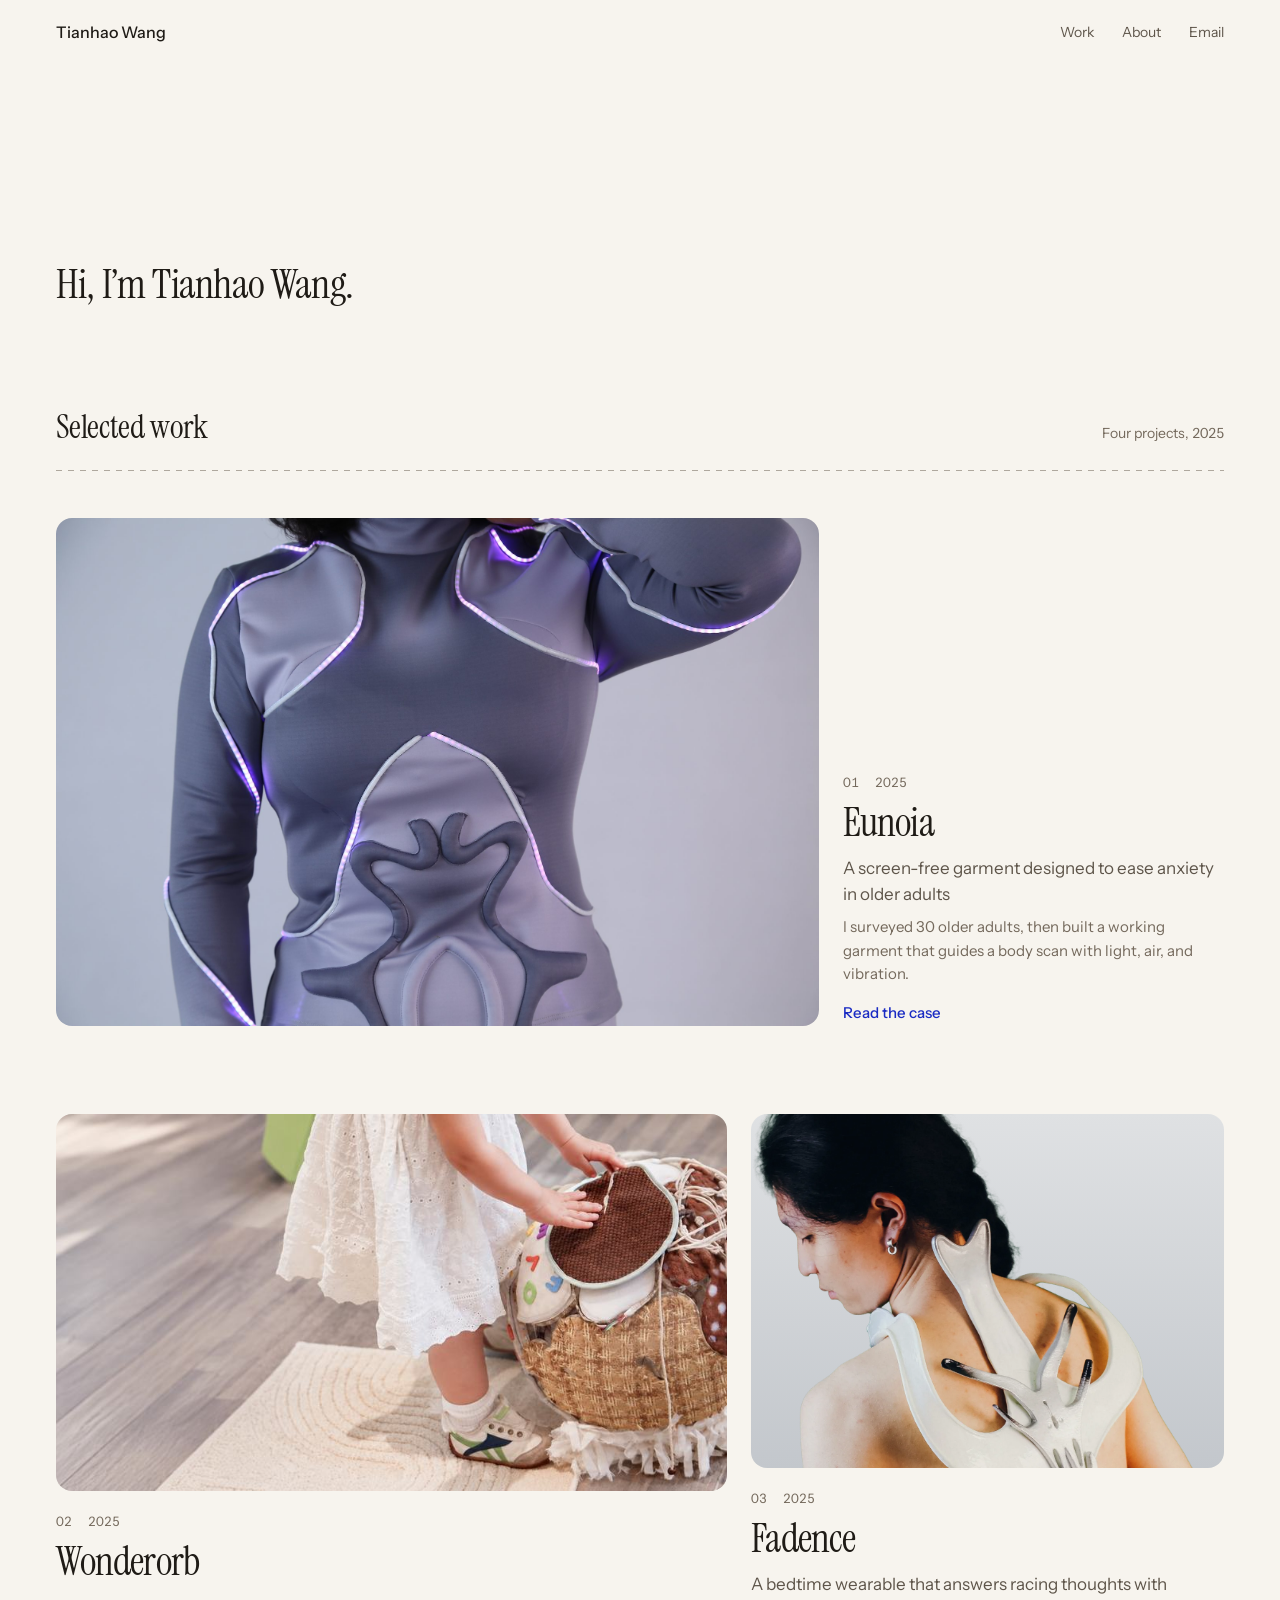
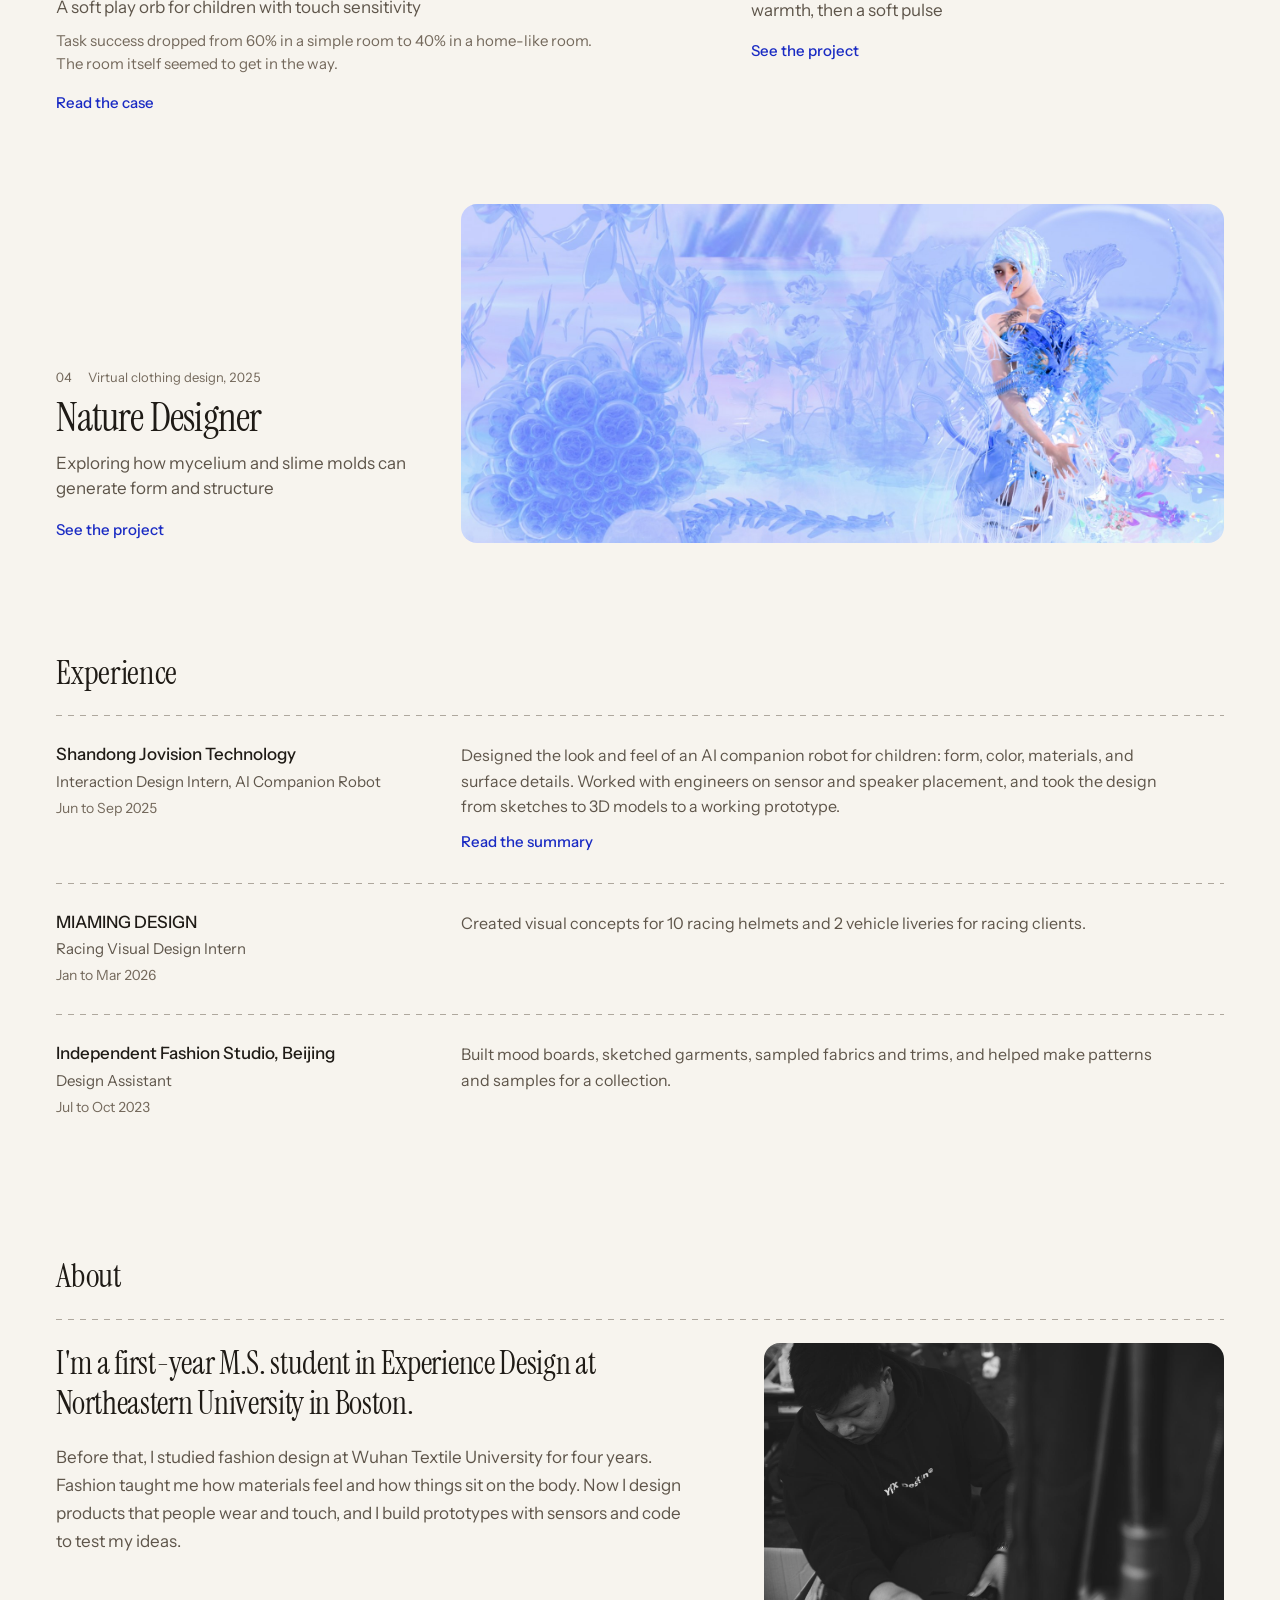
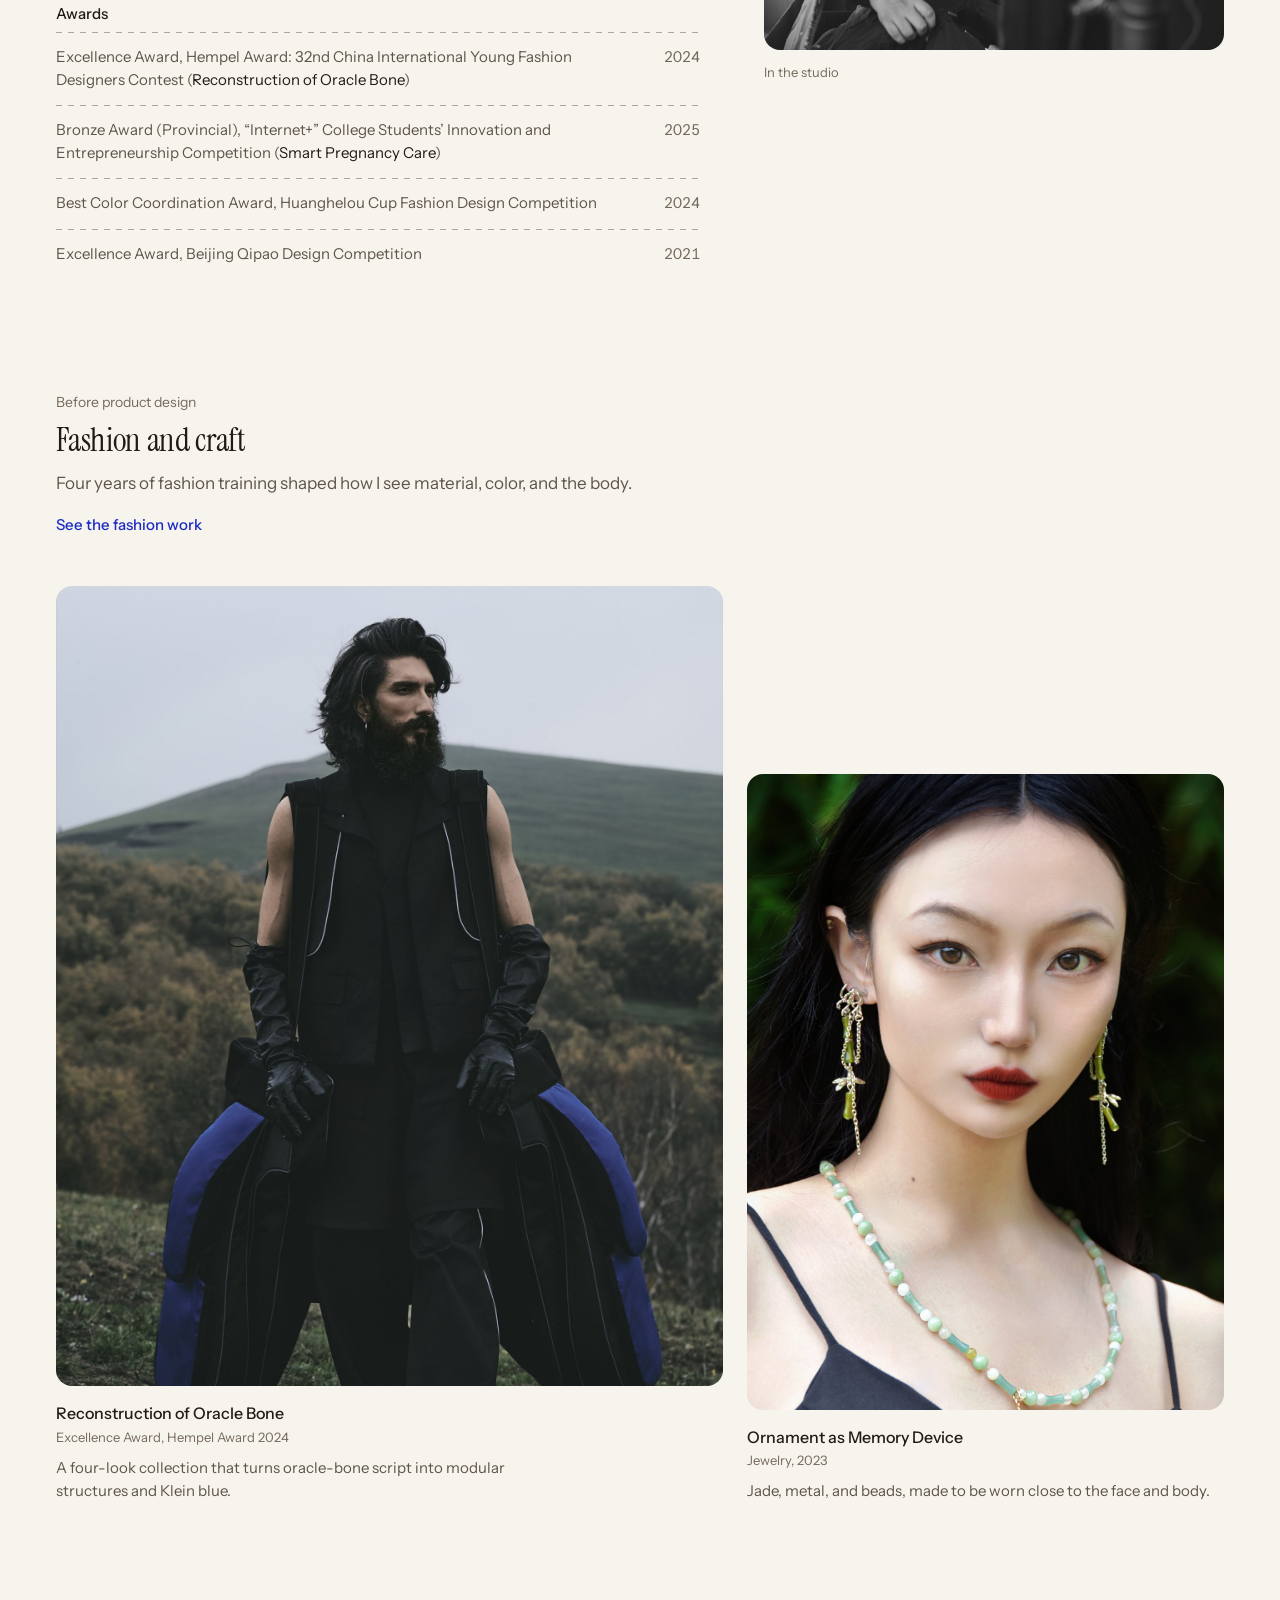
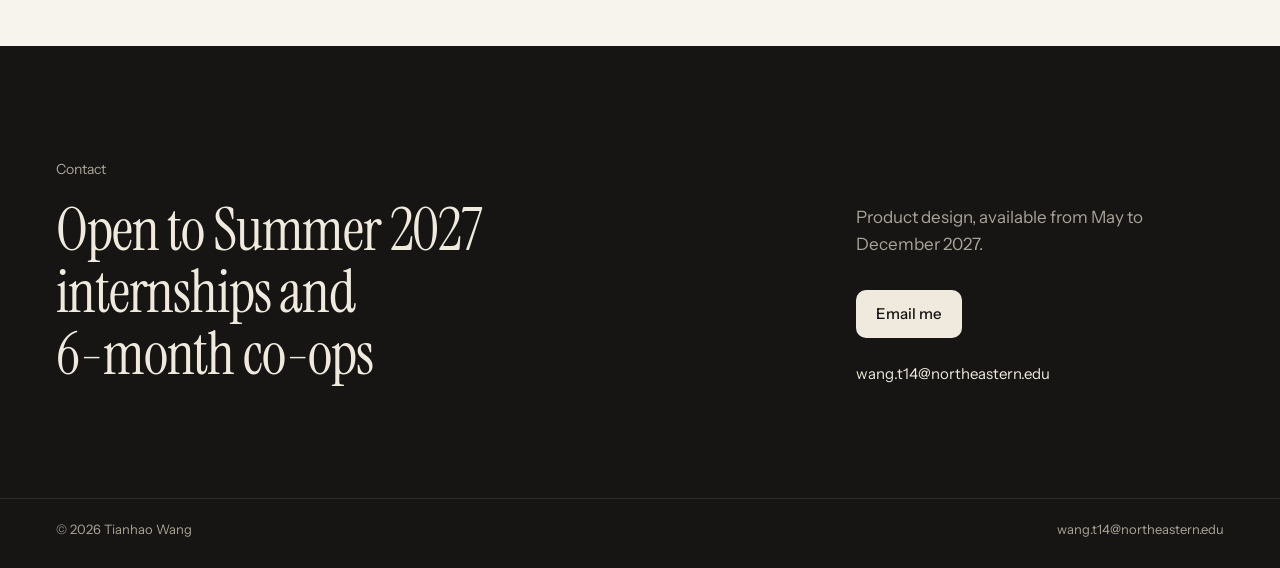
==== commit fcdba796: "Add the fashion page and link it from the homepage - New scroll page fashion/: Reconstruction of Ora" ====
--- a/index.html
+++ b/index.html
@@ -18,7 +18,7 @@
       if (!p) return;
       var to = { eunoia: 'eunoia/', eunola: 'eunoia/', wonderorb: 'wonderorb/', fadence: 'fadence/',
         'nature-designer': 'nature-designer/', symbiotic: 'nature-designer/', jovision: 'project.html?project=jovision',
-        fashion: './#about', oracle: './#about', ornament: './#about' }[p];
+        fashion: 'fashion/', oracle: 'fashion/#oracle', ornament: 'fashion/#ornament' }[p];
       location.replace(to || './');
     })();
   </script>
@@ -151,17 +151,22 @@
   .about-photo img { width: 100%; border-radius: 16px; }
   .about-photo figcaption { margin-top: 12px; font-size: 13px; color: var(--ink-3); }
 
-  /* fashion and craft */
+  /* fashion and craft: two photographs, each opening its chapter of the fashion page */
   .craft-k { margin: 0 0 8px; font-size: 14px; color: var(--ink-3); }
   .craft-title { margin: 0; font: 400 clamp(32px, 2.6vw, 38px)/1.1 var(--f-serif); letter-spacing: -.01em; }
   .craft-lede { margin: 12px 0 0; max-width: 36rem; font-size: 17px; line-height: 1.6; color: var(--ink-2); }
+  .craft-more { display: inline-block; margin-top: 20px; color: var(--accent); font: 500 15px/1 var(--f-sans); }
   .craft-grid { display: grid; grid-template-columns: minmax(0, 7fr) minmax(0, 5fr); gap: 24px; align-items: end; margin-top: 48px; }
   .craft figure { margin: 0; }
-  .craft img { width: 100%; object-fit: cover; border-radius: 16px; background: var(--raised); }
+  .craft-item { display: block; color: inherit; text-decoration: none; }
+  .craft-img { display: block; overflow: hidden; border-radius: 16px; background: var(--raised); }
+  .craft img { width: 100%; object-fit: cover; transition: transform .8s var(--ease); }
+  .craft-item:hover img, .craft-item:focus-visible img { transform: scale(1.03); }
   .craft .c1 img { aspect-ratio: 5 / 6; }
-  .craft .c2 img { aspect-ratio: 3 / 4; }
+  .craft .c2 img { aspect-ratio: 3 / 4; object-position: 50% 30%; } /* keeps the face and the necklace in the crop */
   .craft figcaption { margin-top: 16px; }
-  .craft .t { margin: 0; font: 500 16px/1.4 var(--f-sans); }
+  .craft .t { margin: 0; font: 500 16px/1.4 var(--f-sans); transition: color .15s var(--ease); }
+  .craft-item:hover .t, .craft-item:focus-visible .t { color: var(--accent); }
   .craft .m { margin: 2px 0 0; font-size: 13px; color: var(--ink-3); }
   .craft figcaption p:last-child { margin: 8px 0 0; max-width: 32rem; font-size: 15px; line-height: 1.55; color: var(--ink-2); }
 
@@ -182,7 +187,7 @@
   @media (prefers-reduced-motion: reduce) {
     html { scroll-behavior: auto; }
     .enter > * { animation: none; }
-    .sew::after, .btn, .item h3, .nav ul a { transition: none; }
+    .sew::after, .btn, .item h3, .nav ul a, .craft img, .craft .t { transition: none; }
   }
   /* ds-allow-hardcode:end */
 </style>
@@ -297,15 +302,20 @@
       <p class="craft-k">Before product design</p>
       <h2 class="craft-title">Fashion and craft</h2>
       <p class="craft-lede">Four years of fashion training shaped how I see material, color, and the body.</p>
+      <a class="craft-more sew" href="fashion/">See the fashion work</a>
       <div class="craft-grid">
-        <figure class="c1">
-          <img src="media/oracle-editorial-02.jpg" width="1600" height="2240" alt="Editorial photo of one look from Reconstruction of Oracle Bone">
-          <figcaption><p class="t">Reconstruction of Oracle Bone</p><p class="m">Excellence Award, Hempel Award 2024</p><p>A four-look collection that turns oracle-bone script into modular structures and Klein blue.</p></figcaption>
-        </figure>
-        <figure class="c2">
-          <img src="media/jade-necklace-still.jpg" width="1059" height="1400" alt="A jade necklace with metal and beads">
-          <figcaption><p class="t">Ornament as Memory Device</p><p class="m">Jewelry, 2023</p><p>Jade, metal, and beads, made to be worn close to the face and body.</p></figcaption>
-        </figure>
+        <a class="craft-item c1" href="fashion/#oracle">
+          <figure>
+            <span class="craft-img"><img src="media/oracle-editorial-02.jpg" width="1600" height="2240" alt="Editorial photo of one look from Reconstruction of Oracle Bone"></span>
+            <figcaption><p class="t">Reconstruction of Oracle Bone</p><p class="m">Excellence Award, Hempel Award 2024</p><p>A four-look collection that turns oracle-bone script into modular structures and Klein blue.</p></figcaption>
+          </figure>
+        </a>
+        <a class="craft-item c2" href="fashion/#ornament">
+          <figure>
+            <span class="craft-img"><img src="media/ornament-model-necklace.jpg" width="1333" height="2000" alt="A model wears the jade bead necklace and long earrings of silver and green jade"></span>
+            <figcaption><p class="t">Ornament as Memory Device</p><p class="m">Jewelry, 2023</p><p>Jade, metal, and beads, made to be worn close to the face and body.</p></figcaption>
+          </figure>
+        </a>
       </div>
     </div>
   </section>
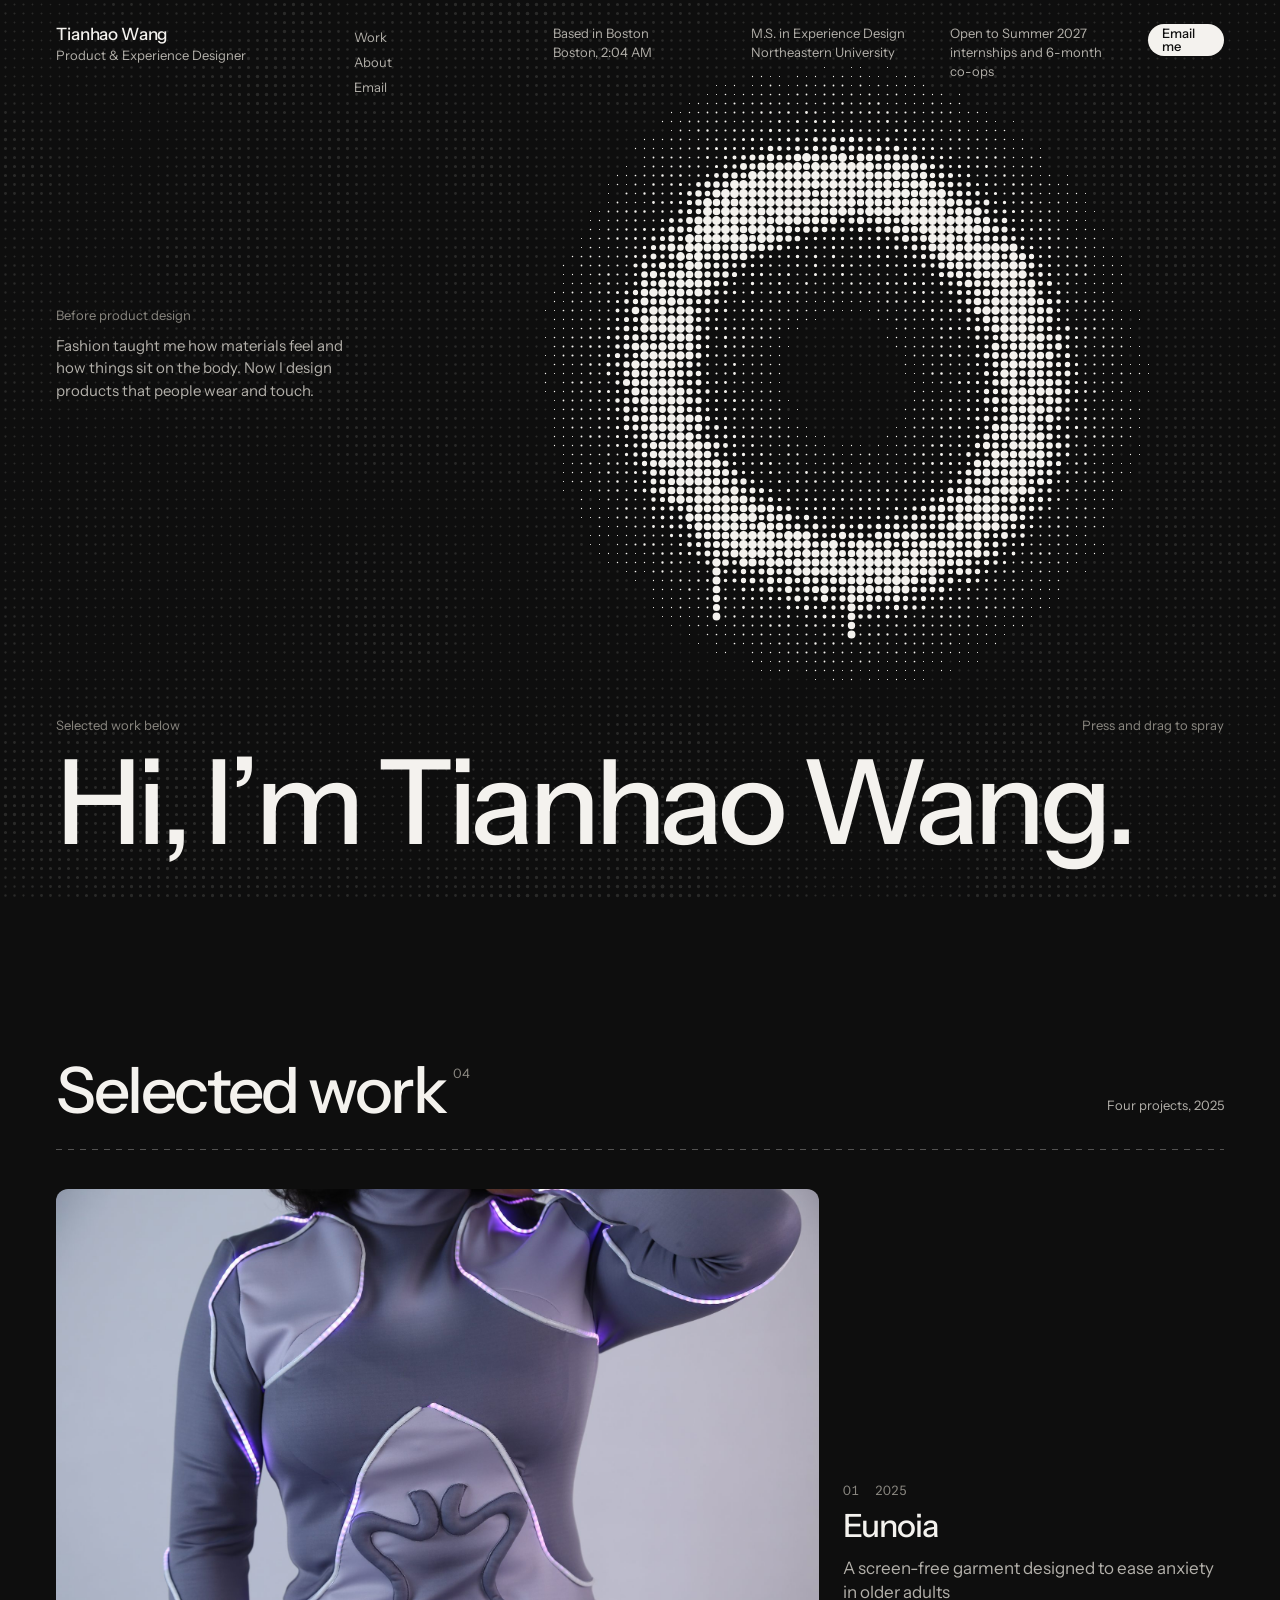
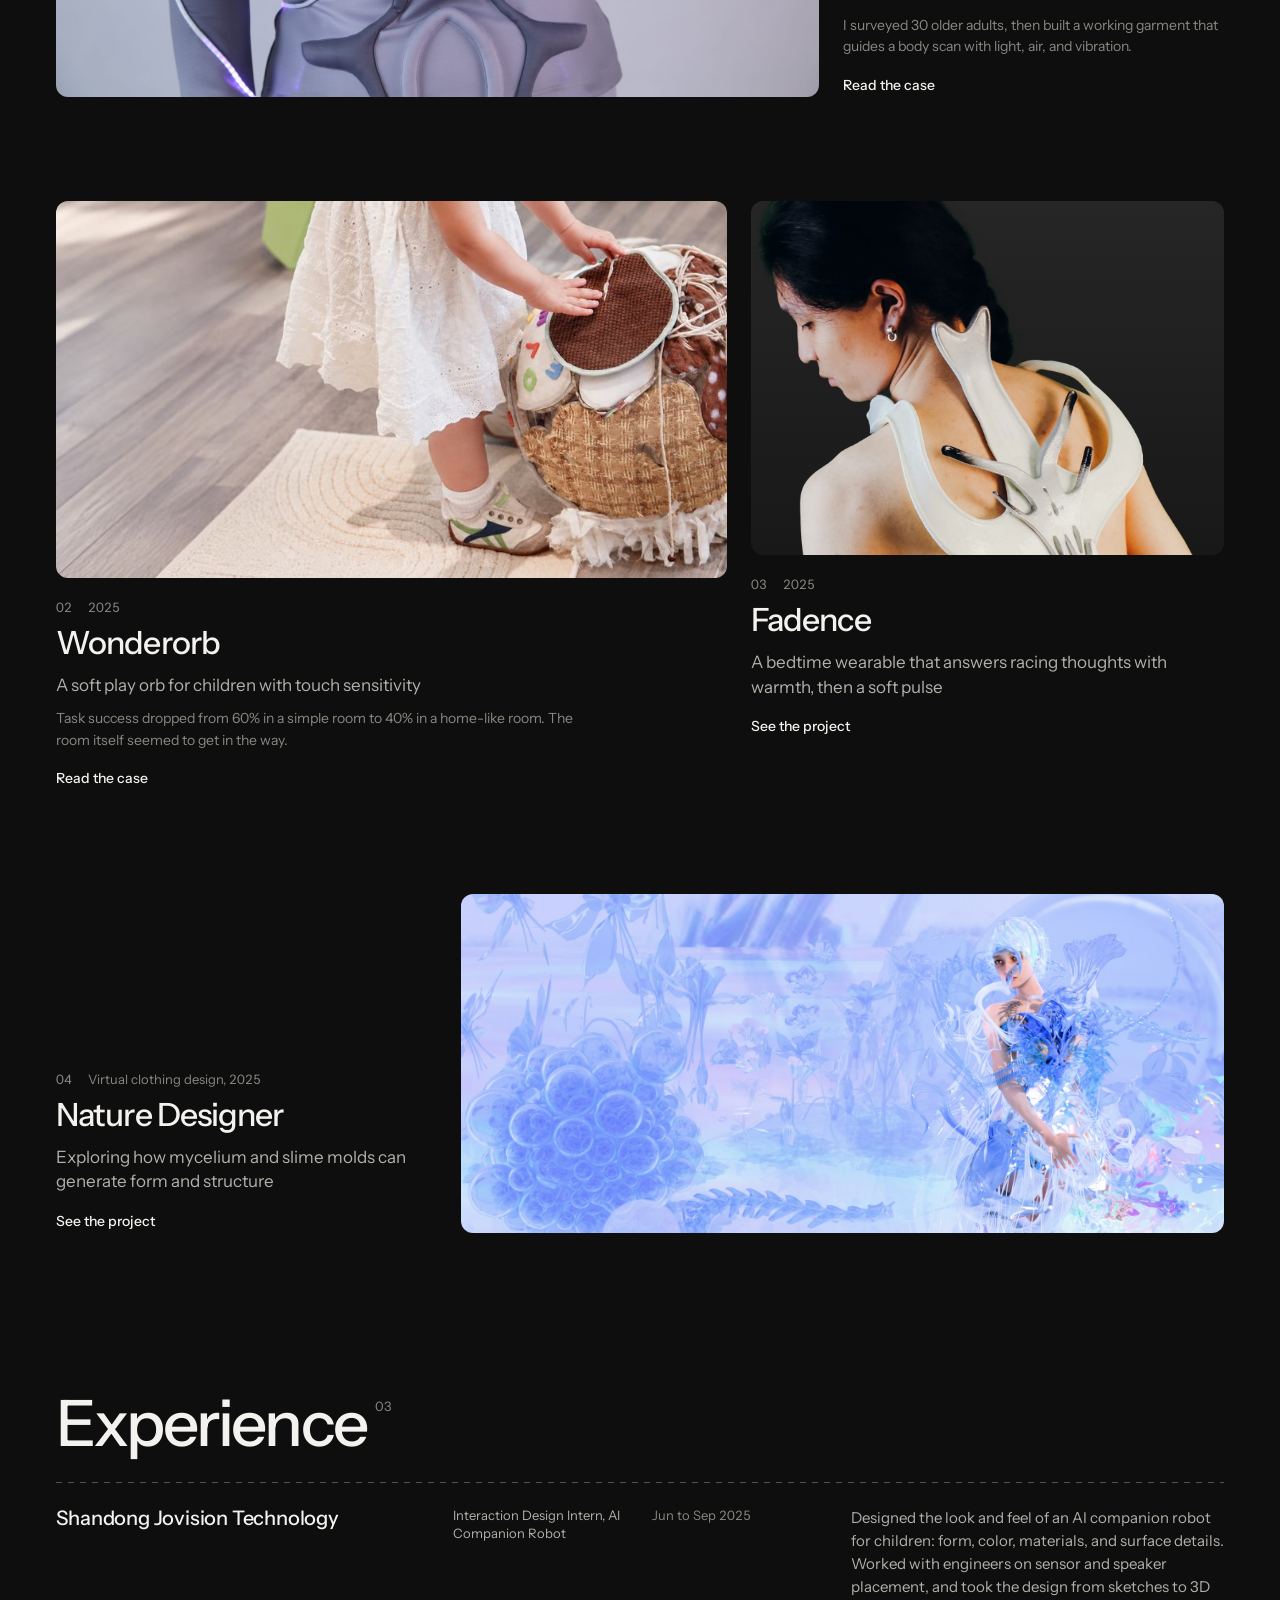
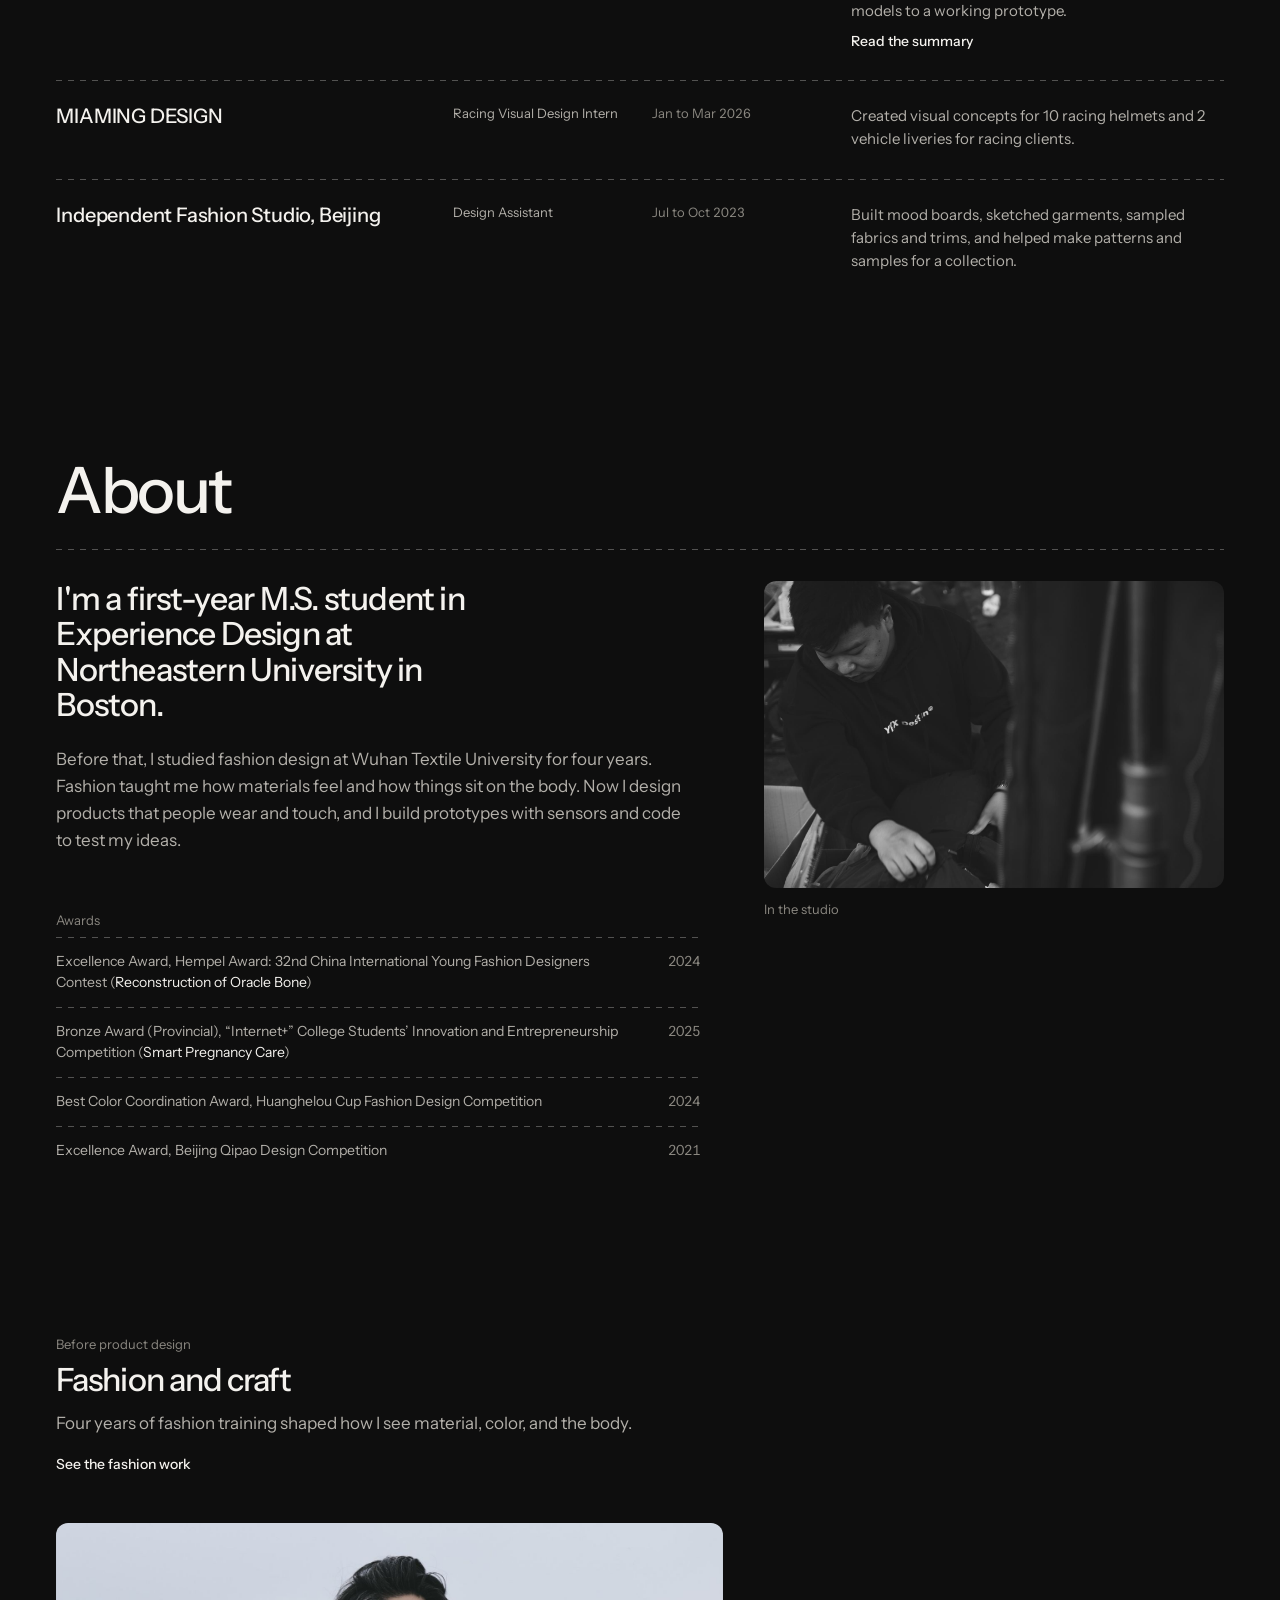
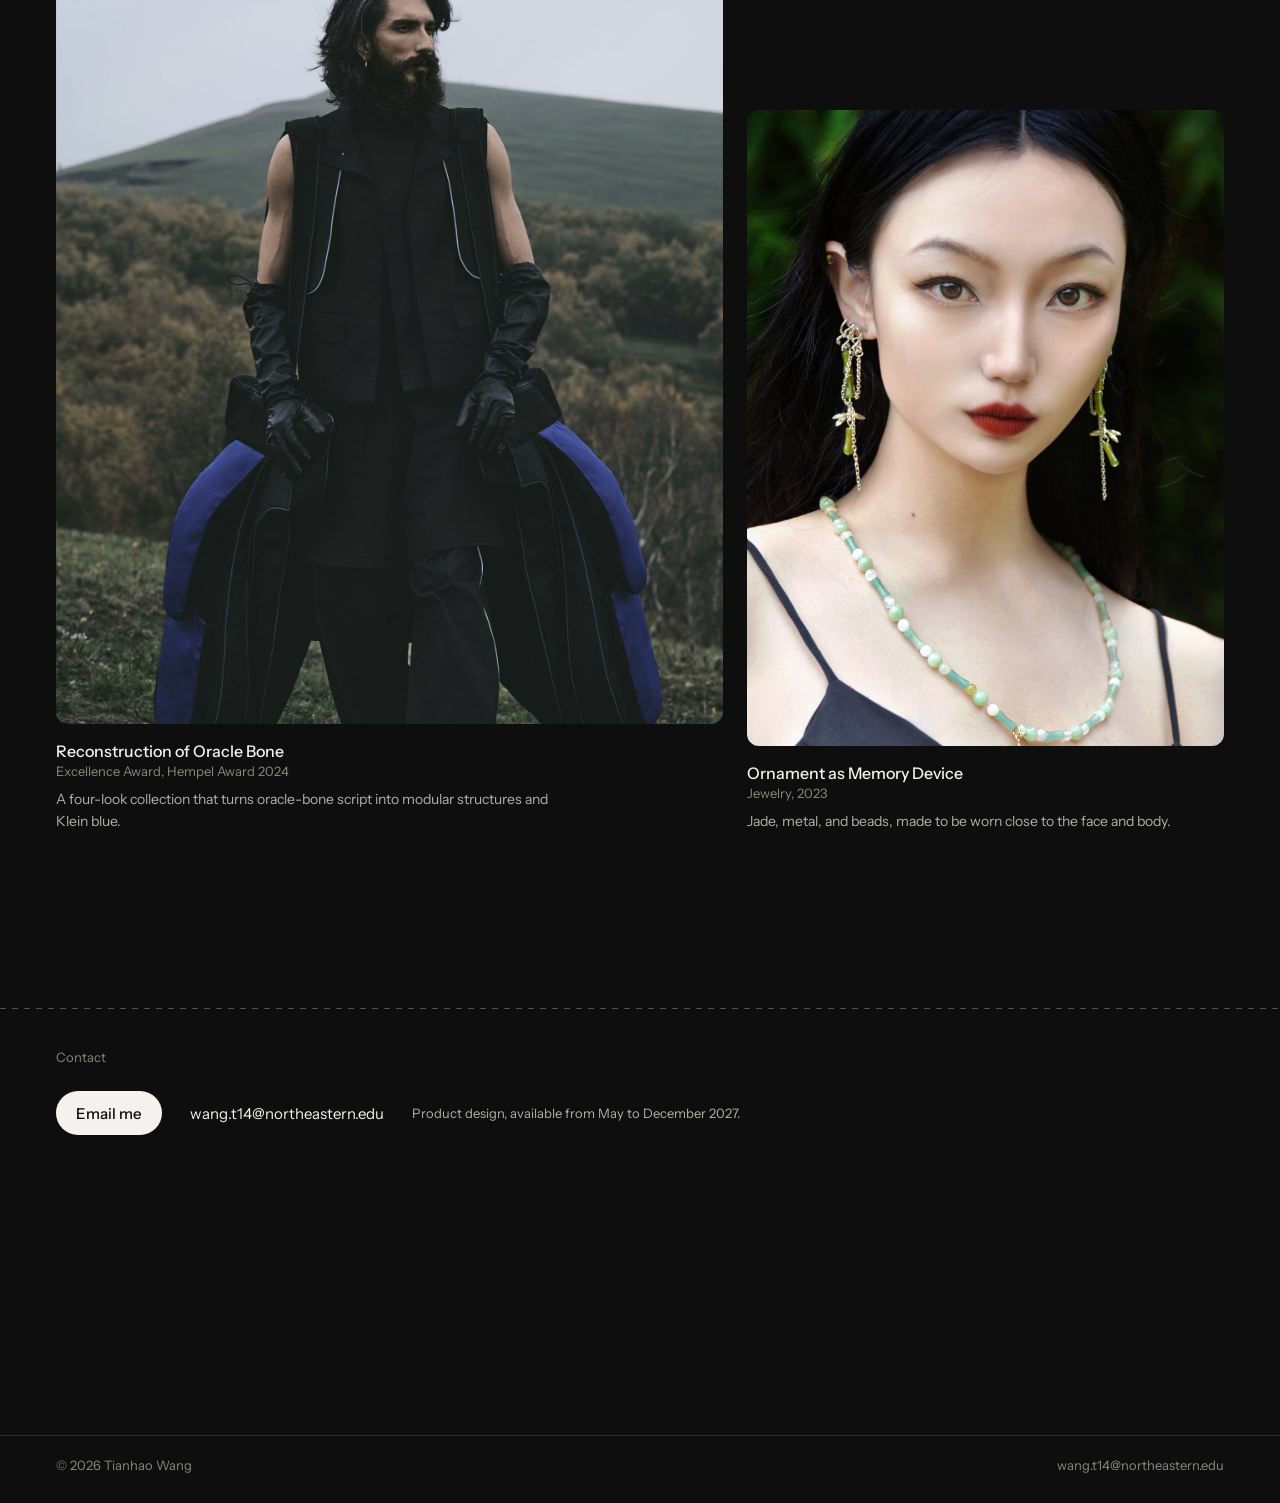
==== commit 20b629f6: "Replace the homepage with the spray wall A halftone dot wall runs behind the whole page. On arrival " ====
--- a/index.html
+++ b/index.html
@@ -22,204 +22,243 @@
       location.replace(to || './');
     })();
   </script>
-<meta name="theme-color" content="#f7f4ee"><!-- ds-allow-hardcode: the theme-color meta needs a literal colour -->
+<meta name="theme-color" content="#0e0e0e"><!-- ds-allow-hardcode: the theme-color meta needs a literal colour -->
 <link rel="icon" type="image/svg+xml" href="data:image/svg+xml,%3Csvg xmlns='http://www.w3.org/2000/svg' viewBox='0 0 32 32'%3E%3Crect width='32' height='32' rx='7' fill='%231a2bc3'/%3E%3Cpath d='M7 8h18v4h-7v12h-4V12H7z' fill='%23f6f5f1'/%3E%3C/svg%3E" />
 <link rel="preconnect" href="https://fonts.googleapis.com">
 <link rel="preconnect" href="https://fonts.gstatic.com" crossorigin>
-<link href="https://fonts.googleapis.com/css2?family=Instrument+Sans:wght@400;500;600&family=Instrument+Serif&display=swap" rel="stylesheet">
+<link href="https://fonts.googleapis.com/css2?family=Instrument+Sans:wght@400;500;600&display=swap" rel="stylesheet">
+<script>document.documentElement.classList.add("js");</script>
 <style>
   /* ds-allow-hardcode:start: standalone homepage prototype with its own local tokens, not part of the site's design system */
-  /* Direction (unslop pass, 2026-11-22)
-     Product: the portfolio of a fashion-trained designer of hardware and wearables people wear and touch.
-     Character: tactile, quiet, exact.
-     World: a pattern-cutting studio. Warm paper, fabric, soft fitting-room light; cobalt from the resume and the site icon.
-     Moments: the Eunoia studio photo in the hero; the work index told in real photographs.
-     Signature: the stitch, a running dashed line, used only for dividers and link underlines. */
+  /* Spray wall, third pass (2026-11-22)
+     The user: dark wall all the way down, no name sprayed, no blue; and the feel of a type-led studio site
+     (black and white, dense small information against very large titles, generous space, no decoration).
+     So: one black page, one sans family. The opening is a can spraying a single off-white ring onto a
+     halftone dot grid, with overspray and three drips. Then the page arrives: small information blocks
+     across the top, a short note on the left, and the greeting set very large along the bottom.
+     Afterwards the ring breathes, the dots lean away from the cursor, and pressing sprays a little paint.
+     The wall runs the length of the page: grey marks are sprayed in the empty space around the work as it
+     scrolls in, and a last white ring by the contact line answers the first. */
   :root {
-    --paper: #f7f4ee;
-    --raised: #efe9df;
-    --ink: #1f1b16;
-    --ink-2: #5e554a;
-    --ink-3: #74695c;          /* muted: meta and captions, about 4.9:1 on paper */
-    --line: rgba(31, 27, 22, .1);
-    --stitch: rgba(116, 105, 92, .55);
-    --accent: #1a2bc3;         /* cobalt, the resume's and the site icon's colour */
-    --accent-press: #1522a0;
-    --on-accent: #ffffff;
-    --dark: #161513;
-    --on-dark: #efe9de;
-    --on-dark-2: #aaa398;
-    --dark-line: rgba(239, 233, 222, .1);
-    --f-sans: "Instrument Sans", "Helvetica Neue", Arial, sans-serif;
-    --f-serif: "Instrument Serif", Georgia, serif;
+    --bg: #0e0e0e;            /* the wall, and the whole page */
+    --raised: #1a1a1a;        /* behind images while they load */
+    --ink: #f4f2ee;
+    --ink-2: #b3b0aa;
+    --ink-3: #8a8780;         /* meta and captions, about 5.4:1 on the wall */
+    --line: rgba(244, 242, 238, .14);
+    --stitch: rgba(244, 242, 238, .3);
+    --wall-dot: rgba(244, 242, 238, .12);
+    --wall-line: rgba(244, 242, 238, .32);
+    --paint: #f4f2ee;         /* the opening ring and the closing ring */
+    --paint-2: #5b5852;       /* the marks around the work: grey, so text and photos stay first */
+    --on-ink: #0e0e0e;
+    --f: "Instrument Sans", "Helvetica Neue", Arial, sans-serif;
     --ease: cubic-bezier(.22, 1, .36, 1);
     --gut: clamp(24px, 4.4vw, 64px);
-    --max: 1344px;
+    --max: 1440px;
+    /* type: very large titles against small dense text */
+    --t-hero: clamp(56px, 9.2vw, 176px);
+    --t-xl: clamp(44px, 5vw, 96px);
+    --t-l: clamp(30px, 2.5vw, 44px);
+    --t-s: 13px;
   }
   * { box-sizing: border-box; }
-  html { background: var(--paper); scroll-behavior: smooth; }
-  body { margin: 0; background: var(--paper); color: var(--ink); font: 400 16px/1.6 var(--f-sans); -webkit-font-smoothing: antialiased; }
+  html { background: var(--bg); scroll-behavior: smooth; }
+  body { margin: 0; background: var(--bg); color: var(--ink); font: 400 16px/1.55 var(--f); -webkit-font-smoothing: antialiased; }
+  ::selection { background: var(--ink); color: var(--bg); }
   a { color: inherit; }
   img { display: block; max-width: 100%; height: auto; }
   i { font-style: normal; color: var(--ink); }
+  p { margin: 0; }
   .nb { white-space: nowrap; }
   .wrap { max-width: var(--max); margin: 0 auto; padding: 0 var(--gut); }
-  :focus-visible { outline: 2px solid var(--accent); outline-offset: 4px; border-radius: 4px; }
-  .skip { position: absolute; left: 16px; top: -56px; z-index: 10; padding: 8px 12px; border-radius: 8px; background: var(--ink); color: var(--paper); font-size: 14px; text-decoration: none; }
+  .grid { display: grid; grid-template-columns: repeat(12, minmax(0, 1fr)); column-gap: 24px; }
+  :focus-visible { outline: 2px solid var(--ink); outline-offset: 4px; border-radius: 4px; }
+  .skip { position: absolute; left: 16px; top: -56px; z-index: 10; padding: 8px 12px; border-radius: 8px; background: var(--ink); color: var(--bg); font-size: 14px; text-decoration: none; }
   .skip:focus { top: 12px; }
 
-  /* the stitch: a running dashed line, the page's one signature detail */
+  /* small text, the counterweight to the big titles */
+  .small { font-size: var(--t-s); line-height: 1.45; color: var(--ink-2); }
+  .small b { font-weight: 500; color: var(--ink); }
+  .label { font-size: var(--t-s); line-height: 1.45; color: var(--ink-3); }
+
+  /* the stitch: a running dashed line for dividers and link underlines */
   .stitched { position: relative; }
   .stitched::before { content: ""; position: absolute; left: 0; right: 0; top: 0; height: 1px; background: repeating-linear-gradient(90deg, var(--stitch) 0 6px, rgba(0, 0, 0, 0) 6px 12px); }
   .sew { position: relative; text-decoration: none; }
-  .sew::after { content: ""; position: absolute; left: 0; right: 0; bottom: -4px; height: 1px; background: repeating-linear-gradient(90deg, currentColor 0 4px, rgba(0, 0, 0, 0) 4px 8px); transform: scaleX(0); transform-origin: left center; transition: transform .45s var(--ease); }
+  .sew::after { content: ""; position: absolute; left: 0; right: 0; bottom: -3px; height: 1px; background: repeating-linear-gradient(90deg, currentColor 0 4px, rgba(0, 0, 0, 0) 4px 8px); transform: scaleX(0); transform-origin: left center; transition: transform .45s var(--ease); }
   .sew:hover::after, .sew:focus-visible::after, a:hover .sew::after, a:focus-visible .sew::after { transform: scaleX(1); }
 
-  /* nav */
-  .nav { height: 64px; display: flex; align-items: center; justify-content: space-between; }
-  .brand { font: 500 16px/1 var(--f-sans); text-decoration: none; }
-  .nav ul { display: flex; gap: 28px; margin: 0; padding: 0; list-style: none; }
-  .nav ul a { font-size: 14px; color: var(--ink-2); transition: color .15s var(--ease); }
-  .nav ul a:hover { color: var(--ink); }
-
-  /* hero: an asymmetric split, the words on the calm side, the photograph carrying the colour */
-  /* a short hero with no picture: one line on calm paper, then the work begins on the same screen */
-  .hero { padding-top: clamp(120px, 22vh, 220px); padding-bottom: clamp(40px, 6vh, 64px); } /* top and bottom only, so the side gutter of .wrap stays */
-  .hero + .section { padding-top: 48px; }
-  .hero h1 { margin: 0; font: 400 clamp(36px, 3.2vw, 48px)/1.1 var(--f-serif); letter-spacing: -.01em; }
-  .actions { display: flex; align-items: center; gap: 28px; margin-top: 32px; }
-  .btn { display: inline-flex; align-items: center; height: 48px; padding: 0 20px; border-radius: 10px; background: var(--accent); color: var(--on-accent); font: 500 15px/1 var(--f-sans); text-decoration: none; transition: background-color .15s var(--ease), transform .12s var(--ease); }
-  .btn:hover { background: var(--accent-press); }
-  .btn:active { transform: scale(.98); }
-  .text-link { font: 500 15px/1 var(--f-sans); color: var(--ink); }
-
-  /* one entrance on load: the hero rises a few pixels, with a short stagger */
-  @keyframes rise { from { opacity: 0; transform: translateY(10px); } to { opacity: 1; transform: none; } }
-  .enter > * { animation: rise .5s var(--ease) both; }
-  .enter > *:nth-child(2) { animation-delay: .05s; }
-  .enter > *:nth-child(3) { animation-delay: .1s; }
-  .enter > *:nth-child(4) { animation-delay: .15s; }
-  .enter > *:nth-child(5) { animation-delay: .2s; }
-
-  /* sections */
-  .section { padding-top: 112px; }
-  .sec-head { display: flex; align-items: baseline; justify-content: space-between; gap: 24px; padding-bottom: 24px; }
-  .sec-head h2 { margin: 0; font: 400 clamp(32px, 2.6vw, 38px)/1.1 var(--f-serif); letter-spacing: -.01em; } /* a step below the greeting, which stays the largest line */
-  .sec-head p { margin: 0; font-size: 14px; color: var(--ink-3); font-variant-numeric: tabular-nums; }
-
-  /* selected work: an index in photographs, sizes deliberately unequal */
-  .work { display: grid; grid-template-columns: repeat(12, minmax(0, 1fr)); column-gap: 24px; row-gap: 88px; padding-top: 48px; }
+  /* top: a row of small information blocks, sitting on the wall */
+  .top { position: absolute; top: 0; left: 0; right: 0; z-index: 3; }
+  .top .grid { padding-top: 24px; align-items: start; }
+  .brand { grid-column: 1 / span 3; font: 500 17px/1.2 var(--f); letter-spacing: -.01em; text-decoration: none; }
+  .brand span { display: block; margin-top: 4px; font-size: var(--t-s); font-weight: 400; color: var(--ink-2); letter-spacing: 0; }
+  .menu { grid-column: 4 / span 2; margin: 0; padding: 0; list-style: none; }
+  .menu a { font-size: var(--t-s); line-height: 1.6; color: var(--ink-2); transition: color .15s var(--ease); }
+  .menu a:hover { color: var(--ink); }
+  .where { grid-column: 6 / span 2; }
+  .school { grid-column: 8 / span 2; }
+  .open { grid-column: 10 / span 2; }
+  .top .pill { grid-column: 12; justify-self: end; }
+  .pill { display: inline-flex; align-items: center; height: 32px; padding: 0 14px; border-radius: 999px; background: var(--ink); color: var(--on-ink); font: 500 13px/1 var(--f); text-decoration: none; transition: background-color .15s var(--ease), transform .12s var(--ease); }
+  .pill:hover { background: var(--ink-2); }
+  .pill:active { transform: scale(.98); }
+
+  /* the wall */
+  .wall { position: relative; height: 100vh; height: 100svh; min-height: 660px; }
+  .revealed .wall { cursor: crosshair; }
+  /* one canvas fixed behind the whole page draws the wall; the page sits on top of it */
+  #spray { position: fixed; inset: 0; z-index: 0; display: block; width: 100%; height: 100%; pointer-events: none; }
+  main, .foot { position: relative; z-index: 1; }
+  .note { position: absolute; z-index: 2; left: 0; right: 0; top: 34%; pointer-events: none; }
+  .note .inner { grid-column: 1 / span 4; }
+  .note .label { margin-bottom: 10px; }
+  .note p:not(.label) { max-width: 30ch; font-size: 15px; line-height: 1.5; color: var(--ink-2); }
+  .foot-of-wall { position: absolute; z-index: 2; left: 0; right: 0; bottom: clamp(28px, 5vh, 48px); pointer-events: none; }
+  .foot-of-wall .row { display: flex; justify-content: space-between; align-items: baseline; padding-bottom: 14px; }
+  .wall h1 { margin: 0; font: 500 var(--t-hero)/.9 var(--f); letter-spacing: -.045em; white-space: nowrap; }
+  @media (max-width: 760px) { .wall h1 { white-space: normal; } } /* phones are not designed yet; this only stops the greeting running off the screen */
+  .skip-intro { display: none; position: absolute; z-index: 4; right: var(--gut); bottom: clamp(28px, 5vh, 48px); height: 40px; align-items: center; padding: 0 16px; border: 1px solid var(--wall-line); border-radius: 999px; background: transparent; color: var(--ink); font: 500 13px/1 var(--f); cursor: pointer; transition: background-color .15s var(--ease), color .15s var(--ease), opacity .3s var(--ease), visibility .3s; }
+  .js .skip-intro { display: inline-flex; }
+  .skip-intro:hover { background: var(--ink); color: var(--bg); }
+  .revealed .skip-intro { opacity: 0; visibility: hidden; }
+
+  /* what arrives after the paint: the information row, the note, the greeting */
+  .reveal { transition: opacity .7s var(--ease), transform .7s var(--ease); }
+  .js:not(.revealed) .reveal { opacity: 0; transform: translateY(12px); }
+  .revealed .note { transition-delay: .12s; }
+  .revealed .foot-of-wall { transition-delay: .22s; }
+
+  /* sections: a very large title against a line of small meta */
+  .section { padding-top: 160px; }
+  .sec-head { display: flex; align-items: flex-end; justify-content: space-between; gap: 24px; padding-bottom: 28px; }
+  .sec-head h2 { margin: 0; font: 500 var(--t-xl)/.95 var(--f); letter-spacing: -.04em; }
+  .sec-head h2 sup { margin-left: 8px; font-size: var(--t-s); font-weight: 400; letter-spacing: 0; color: var(--ink-3); vertical-align: top; position: relative; top: .55em; }
+  .sec-head p { padding-bottom: 6px; text-align: right; }
+
+  /* selected work */
+  .work { display: grid; grid-template-columns: repeat(12, minmax(0, 1fr)); column-gap: 24px; row-gap: 104px; padding-top: 40px; }
   .item { display: grid; align-content: start; gap: 20px; color: inherit; text-decoration: none; }
-  .item-img { margin: 0; overflow: hidden; border-radius: 16px; background: var(--raised); }
+  .item-img { margin: 0; overflow: hidden; border-radius: 12px; background: var(--raised); }
   .item-img img { width: 100%; height: 100%; object-fit: cover; }
-  .item-meta { display: flex; gap: 16px; margin: 0; font-size: 13px; color: var(--ink-3); font-variant-numeric: tabular-nums; }
-  .item h3 { margin: 8px 0 0; font: 400 40px/1.08 var(--f-serif); letter-spacing: -.02em; transition: color .15s var(--ease); }
-  .item:hover h3 { color: var(--accent); }
-  .item-line { margin: 12px 0 0; max-width: 34rem; font-size: 17px; line-height: 1.5; color: var(--ink-2); }
-  .item-proof { margin: 8px 0 0; max-width: 34rem; font-size: 15px; line-height: 1.55; color: var(--ink-3); }
-  .item-more { display: inline-block; margin-top: 20px; color: var(--accent); font: 500 15px/1 var(--f-sans); }
+  .item-meta { display: flex; gap: 16px; font-variant-numeric: tabular-nums; }
+  .item h3 { margin: 10px 0 0; font: 500 var(--t-l)/1 var(--f); letter-spacing: -.03em; }
+  .item-line { margin-top: 14px; max-width: 34rem; font-size: 17px; line-height: 1.45; color: var(--ink-2); }
+  .item-proof { margin-top: 10px; max-width: 34rem; font-size: 14px; line-height: 1.55; color: var(--ink-3); }
+  .item-more { display: inline-block; margin-top: 20px; font: 500 14px/1 var(--f); }
   .i-eunoia { grid-column: 1 / -1; grid-template-columns: minmax(0, 8fr) minmax(0, 4fr); column-gap: 24px; align-items: end; }
   .i-eunoia .item-img { aspect-ratio: 3 / 2; }
   .i-wonderorb { grid-column: 1 / span 7; }
   .i-wonderorb .item-img { aspect-ratio: 16 / 9; }
   .i-fadence { grid-column: 8 / span 5; }
-  .i-fadence .item-img { aspect-ratio: 4 / 3; background: linear-gradient(180deg, #dfe1e3 0%, #c3c7cc 100%); }
+  .i-fadence .item-img { aspect-ratio: 4 / 3; background: linear-gradient(180deg, #262626 0%, #181818 100%); }
   .i-fadence .item-img img { object-position: 50% 18%; }
   .i-nature { grid-column: 1 / -1; grid-template-columns: minmax(0, 4fr) minmax(0, 8fr); column-gap: 24px; align-items: end; }
   .i-nature .item-img { order: 2; aspect-ratio: 9 / 4; }
 
-  /* experience */
+  /* experience: dense rows, like a colophon */
   .xp { list-style: none; margin: 0; padding: 0; }
-  .xp li { display: grid; grid-template-columns: minmax(0, 4fr) minmax(0, 8fr); gap: 24px; padding: 28px 0; }
-  .xp .org { margin: 0; font: 500 17px/1.4 var(--f-sans); }
-  .xp .role { margin: 4px 0 0; font-size: 15px; line-height: 1.45; color: var(--ink-2); }
-  .xp .when { margin: 4px 0 0; font-size: 14px; color: var(--ink-3); font-variant-numeric: tabular-nums; }
-  .xp .what { margin: 0; max-width: 44rem; font-size: 16px; line-height: 1.6; color: var(--ink-2); }
-  .xp .text-link { display: inline-block; margin-top: 14px; color: var(--accent); }
-  .after-list { padding: 28px 0 0; }
+  .xp li { display: grid; grid-template-columns: repeat(12, minmax(0, 1fr)); column-gap: 24px; padding: 24px 0 28px; }
+  .xp .org { grid-column: 1 / span 4; font: 500 20px/1.25 var(--f); letter-spacing: -.01em; }
+  .xp .role { grid-column: 5 / span 2; }
+  .xp .when { grid-column: 7 / span 2; font-variant-numeric: tabular-nums; }
+  .xp .what { grid-column: 9 / span 4; font-size: 15px; line-height: 1.55; color: var(--ink-2); }
+  .text-link { display: inline-block; margin-top: 12px; font: 500 14px/1 var(--f); color: var(--ink); }
 
   /* about */
-  .about { display: grid; grid-template-columns: minmax(0, 7fr) minmax(0, 5fr); gap: 64px; align-items: start; padding-top: 24px; }
-  .about-lead { margin: 0; max-width: 40rem; font: 400 32px/1.25 var(--f-serif); letter-spacing: -.01em; }
-  .about-text p:not(.about-lead) { margin: 20px 0 0; max-width: 40rem; font-size: 17px; line-height: 1.65; color: var(--ink-2); }
-  .awards { margin-top: 48px; }
-  .awards h3 { margin: 0 0 8px; font: 500 15px/1.4 var(--f-sans); }
+  .about { display: grid; grid-template-columns: minmax(0, 7fr) minmax(0, 5fr); gap: 64px; align-items: start; padding-top: 32px; }
+  .about-lead { max-width: 22ch; font: 500 var(--t-l)/1.1 var(--f); letter-spacing: -.025em; }
+  .about-text p:not(.about-lead):not(.label) { margin-top: 24px; max-width: 40rem; font-size: 17px; line-height: 1.6; color: var(--ink-2); }
+  .awards { margin-top: 56px; }
+  .awards .label { margin-bottom: 8px; }
   .awards ul { list-style: none; margin: 0; padding: 0; }
-  .awards li { display: grid; grid-template-columns: minmax(0, 1fr) auto; gap: 24px; padding: 14px 0; font-size: 15px; line-height: 1.5; color: var(--ink-2); }
+  .awards li { display: grid; grid-template-columns: minmax(0, 1fr) auto; gap: 24px; padding: 14px 0; font-size: 14px; line-height: 1.5; color: var(--ink-2); }
   .awards .yr { color: var(--ink-3); font-variant-numeric: tabular-nums; }
   .about-photo { margin: 0; }
-  .about-photo img { width: 100%; border-radius: 16px; }
-  .about-photo figcaption { margin-top: 12px; font-size: 13px; color: var(--ink-3); }
-
-  /* fashion and craft: two photographs, each opening its chapter of the fashion page */
-  .craft-k { margin: 0 0 8px; font-size: 14px; color: var(--ink-3); }
-  .craft-title { margin: 0; font: 400 clamp(32px, 2.6vw, 38px)/1.1 var(--f-serif); letter-spacing: -.01em; }
-  .craft-lede { margin: 12px 0 0; max-width: 36rem; font-size: 17px; line-height: 1.6; color: var(--ink-2); }
-  .craft-more { display: inline-block; margin-top: 20px; color: var(--accent); font: 500 15px/1 var(--f-sans); }
+  .about-photo img { width: 100%; border-radius: 12px; }
+  .about-photo figcaption { margin-top: 12px; }
+
+  /* fashion and craft */
+  .craft-title { margin: 10px 0 0; font: 500 var(--t-l)/1 var(--f); letter-spacing: -.03em; }
+  .craft-lede { margin-top: 14px; max-width: 36rem; font-size: 17px; line-height: 1.55; color: var(--ink-2); }
   .craft-grid { display: grid; grid-template-columns: minmax(0, 7fr) minmax(0, 5fr); gap: 24px; align-items: end; margin-top: 48px; }
+  .craft-more { display: inline-block; margin-top: 20px; font: 500 14px/1 var(--f); }
   .craft figure { margin: 0; }
   .craft-item { display: block; color: inherit; text-decoration: none; }
-  .craft-img { display: block; overflow: hidden; border-radius: 16px; background: var(--raised); }
+  .craft-img { display: block; overflow: hidden; border-radius: 12px; background: var(--raised); }
   .craft img { width: 100%; object-fit: cover; transition: transform .8s var(--ease); }
   .craft-item:hover img, .craft-item:focus-visible img { transform: scale(1.03); }
   .craft .c1 img { aspect-ratio: 5 / 6; }
   .craft .c2 img { aspect-ratio: 3 / 4; object-position: 50% 30%; } /* keeps the face and the necklace in the crop */
   .craft figcaption { margin-top: 16px; }
-  .craft .t { margin: 0; font: 500 16px/1.4 var(--f-sans); transition: color .15s var(--ease); }
-  .craft-item:hover .t, .craft-item:focus-visible .t { color: var(--accent); }
-  .craft .m { margin: 2px 0 0; font-size: 13px; color: var(--ink-3); }
-  .craft figcaption p:last-child { margin: 8px 0 0; max-width: 32rem; font-size: 15px; line-height: 1.55; color: var(--ink-2); }
-
-  /* contact: the page closes on the dark of the studio after hours */
-  .contact { margin-top: 144px; background: var(--dark); color: var(--on-dark); }
-  .contact .wrap { display: grid; grid-template-columns: minmax(0, 8fr) minmax(0, 4fr); gap: 64px; align-items: end; padding-top: 112px; padding-bottom: 112px; }
-  .contact-k { margin: 0 0 20px; font-size: 14px; color: var(--on-dark-2); }
-  .contact h2 { margin: 0; max-width: 16ch; font: 400 clamp(48px, 4.6vw, 72px)/1.05 var(--f-serif); letter-spacing: -.02em; }
-  .contact-side p { margin: 0 0 28px; font-size: 17px; line-height: 1.6; color: var(--on-dark-2); }
-  .contact .btn { background: var(--on-dark); color: var(--dark); }
-  .contact .btn:hover { background: var(--on-accent); }
-  .contact .text-link { color: var(--on-dark); }
-  .contact-mail { margin: 24px 0 0 !important; font-size: 15px !important; }
-  .contact-mail a { color: var(--on-dark); }
-  .foot { background: var(--dark); color: var(--on-dark-2); }
-  .foot .wrap { display: flex; justify-content: space-between; padding-top: 20px; padding-bottom: 28px; border-top: 1px solid var(--dark-line); font-size: 13px; }
+  .craft .t { font: 500 16px/1.4 var(--f); }
+  .craft figcaption p:last-child { margin-top: 8px; max-width: 32rem; font-size: 14px; line-height: 1.55; color: var(--ink-2); }
+
+  /* contact: the largest line on the page after the greeting */
+  .contact { margin-top: 176px; }
+  .contact .wrap { padding-top: 40px; padding-bottom: 300px; } /* room for the closing ring and its drips above the footer */
+  .contact h2.label { margin: 0; font-weight: 400; }
+  .contact-row { display: flex; align-items: center; gap: 28px; margin-top: 24px; }
+  .contact-row .pill { height: 44px; padding: 0 20px; font-size: 15px; }
+  .contact-row a.sew { font-size: 15px; }
+  .foot .wrap { display: flex; justify-content: space-between; padding-top: 20px; padding-bottom: 28px; border-top: 1px solid var(--line); }
 
   @media (prefers-reduced-motion: reduce) {
     html { scroll-behavior: auto; }
-    .enter > * { animation: none; }
-    .sew::after, .btn, .item h3, .nav ul a, .craft img, .craft .t { transition: none; }
+    .reveal, .sew::after, .pill, .menu a { transition: none; }
+    .hint, .js .skip-intro { display: none; }
   }
   /* ds-allow-hardcode:end */
 </style>
 </head>
 <body>
 <a class="skip" href="#main">Skip to content</a>
-
-<header class="wrap nav">
-  <a class="brand" href="./">Tianhao Wang</a>
-  <nav aria-label="Main">
-    <ul>
-      <li><a class="sew" href="#work">Work</a></li>
-      <li><a class="sew" href="#about">About</a></li>
-      <li><a class="sew" href="mailto:wang.t14@northeastern.edu">Email</a></li>
-    </ul>
-  </nav>
+<canvas id="spray" aria-hidden="true"></canvas>
+
+<header class="top reveal">
+  <div class="wrap grid">
+    <a class="brand" href="./">Tianhao Wang<span>Product &amp; Experience Designer</span></a>
+    <nav aria-label="Main">
+      <ul class="menu">
+        <li><a class="sew" href="#work">Work</a></li>
+        <li><a class="sew" href="#about">About</a></li>
+        <li><a class="sew" href="mailto:wang.t14@northeastern.edu">Email</a></li>
+      </ul>
+    </nav>
+    <p class="small where">Based in Boston<br><span class="clock" aria-label="Local time in Boston">Boston</span></p>
+    <p class="small school">M.S. in Experience Design<br>Northeastern University</p>
+    <p class="small open">Open to Summer 2027 internships and <span class="nb">6-month</span> co-ops</p>
+    <a class="pill" href="mailto:wang.t14@northeastern.edu">Email me</a>
+  </div>
 </header>
 
 <main id="main">
-  <section class="wrap hero" aria-labelledby="hero-title">
-    <div class="enter">
-      <h1 id="hero-title">Hi, I’m Tianhao Wang.</h1>
+  <section class="wall" aria-labelledby="hero-title">
+    <div class="note reveal">
+      <div class="wrap grid">
+        <div class="inner">
+          <p class="label">Before product design</p>
+          <p>Fashion taught me how materials feel and how things sit on the body. Now I design products that people wear and touch.</p>
+        </div>
+      </div>
     </div>
+    <div class="foot-of-wall reveal">
+      <div class="wrap">
+        <div class="row"><p class="label">Selected work below</p><p class="label hint" aria-hidden="true">Press and drag to spray</p></div>
+        <h1 id="hero-title">Hi, I’m Tianhao Wang.</h1>
+      </div>
+    </div>
+    <button class="skip-intro" type="button">Skip intro</button>
   </section>
 
   <section class="wrap section" id="work" aria-labelledby="work-title">
-    <div class="sec-head"><h2 id="work-title">Selected work</h2><p>Four projects, 2025</p></div>
+    <div class="sec-head"><h2 id="work-title">Selected work<sup>04</sup></h2><p class="small">Four projects, 2025</p></div>
     <div class="work stitched">
       <a class="item i-eunoia" href="eunoia/">
-        <figure class="item-img"><img src="media/eunoia-cover-torso.jpg" width="2000" height="1333" alt="The Eunoia garment up close: glowing light lines run over the shoulders and around the soft air chamber at the waist"></figure>
+        <figure class="item-img"><img loading="lazy" decoding="async" src="media/eunoia-cover-torso.jpg" width="2000" height="1333" alt="The Eunoia garment up close: glowing light lines run over the shoulders and around the soft air chamber at the waist"></figure>
         <div>
-          <p class="item-meta"><span>01</span><span>2025</span></p>
+          <p class="item-meta label"><span>01</span><span>2025</span></p>
           <h3>Eunoia</h3>
           <p class="item-line">A screen-free garment designed to ease anxiety in older adults</p>
           <p class="item-proof">I surveyed 30 older adults, then built a working garment that guides a body scan with light, air, and vibration.</p>
@@ -227,9 +266,9 @@
         </div>
       </a>
       <a class="item i-wonderorb" href="wonderorb/">
-        <figure class="item-img"><img src="media/cover-wonderorb-clean.jpg" width="1200" height="475" alt="A child playing with the soft, textured Wonderorb"></figure>
+        <figure class="item-img"><img loading="lazy" decoding="async" src="media/cover-wonderorb-clean.jpg" width="1200" height="475" alt="A child playing with the soft, textured Wonderorb"></figure>
         <div>
-          <p class="item-meta"><span>02</span><span>2025</span></p>
+          <p class="item-meta label"><span>02</span><span>2025</span></p>
           <h3>Wonderorb</h3>
           <p class="item-line">A soft play orb for children with touch sensitivity</p>
           <p class="item-proof">Task success dropped from 60% in a simple room to 40% in a home-like room. The room itself seemed to get in the way.</p>
@@ -237,19 +276,18 @@
         </div>
       </a>
       <a class="item i-fadence" href="fadence/">
-        <!-- the Fadence page's own cut-out of a real studio photo, on a quiet silver ground (the old card image carried a downloaded gradient) -->
-        <figure class="item-img"><img src="media/fadence-cutout.webp" width="1320" height="1800" alt="The wearer seen from behind, head bowed, the Fadence shell resting on her neck and shoulders"></figure>
+        <figure class="item-img"><img loading="lazy" decoding="async" src="media/fadence-cutout.webp" width="1320" height="1800" alt="The wearer seen from behind, head bowed, the Fadence shell resting on her neck and shoulders"></figure>
         <div>
-          <p class="item-meta"><span>03</span><span>2025</span></p>
+          <p class="item-meta label"><span>03</span><span>2025</span></p>
           <h3>Fadence</h3>
           <p class="item-line">A bedtime wearable that answers racing thoughts with warmth, then a soft pulse</p>
           <span class="item-more sew">See the project</span>
         </div>
       </a>
       <a class="item i-nature" href="nature-designer/">
-        <figure class="item-img"><img src="media/cover-nature-designer.jpg" width="1800" height="800" alt="A 3D rendering of a figure in translucent blue clothing built from plant-like forms, in an icy blue landscape"></figure>
+        <figure class="item-img"><img loading="lazy" decoding="async" src="media/cover-nature-designer.jpg" width="1800" height="800" alt="A 3D rendering of a figure in translucent blue clothing built from plant-like forms, in an icy blue landscape"></figure>
         <div>
-          <p class="item-meta"><span>04</span><span>Virtual clothing design, 2025</span></p>
+          <p class="item-meta label"><span>04</span><span>Virtual clothing design, 2025</span></p>
           <h3>Nature Designer</h3>
           <p class="item-line">Exploring how mycelium and slime molds can generate form and structure</p>
           <span class="item-more sew">See the project</span>
@@ -259,19 +297,25 @@
   </section>
 
   <section class="wrap section" id="experience" aria-labelledby="xp-title">
-    <div class="sec-head"><h2 id="xp-title">Experience</h2></div>
+    <div class="sec-head"><h2 id="xp-title">Experience<sup>03</sup></h2></div>
     <ol class="xp">
       <li class="stitched">
-        <div><p class="org">Shandong Jovision Technology</p><p class="role">Interaction Design Intern, AI Companion Robot</p><p class="when">Jun to Sep 2025</p></div>
-        <div><p class="what">Designed the look and feel of an AI companion robot for children: form, color, materials, and surface details. Worked with engineers on sensor and speaker placement, and took the design from sketches to 3D models to a working prototype.</p><a class="text-link sew" href="project.html?project=jovision">Read the summary</a></div>
+        <p class="org">Shandong Jovision Technology</p>
+        <p class="small role">Interaction Design Intern, AI Companion Robot</p>
+        <p class="label when">Jun to Sep 2025</p>
+        <div class="what"><p>Designed the look and feel of an AI companion robot for children: form, color, materials, and surface details. Worked with engineers on sensor and speaker placement, and took the design from sketches to 3D models to a working prototype.</p><a class="text-link sew" href="project.html?project=jovision">Read the summary</a></div>
       </li>
       <li class="stitched">
-        <div><p class="org">MIAMING DESIGN</p><p class="role">Racing Visual Design Intern</p><p class="when">Jan to Mar 2026</p></div>
-        <div><p class="what">Created visual concepts for 10 racing helmets and 2 vehicle liveries for racing clients.</p></div>
+        <p class="org">MIAMING DESIGN</p>
+        <p class="small role">Racing Visual Design Intern</p>
+        <p class="label when">Jan to Mar 2026</p>
+        <div class="what"><p>Created visual concepts for 10 racing helmets and 2 vehicle liveries for racing clients.</p></div>
       </li>
       <li class="stitched">
-        <div><p class="org">Independent Fashion Studio, Beijing</p><p class="role">Design Assistant</p><p class="when">Jul to Oct 2023</p></div>
-        <div><p class="what">Built mood boards, sketched garments, sampled fabrics and trims, and helped make patterns and samples for a collection.</p></div>
+        <p class="org">Independent Fashion Studio, Beijing</p>
+        <p class="small role">Design Assistant</p>
+        <p class="label when">Jul to Oct 2023</p>
+        <div class="what"><p>Built mood boards, sketched garments, sampled fabrics and trims, and helped make patterns and samples for a collection.</p></div>
       </li>
     </ol>
   </section>
@@ -283,7 +327,7 @@
         <p class="about-lead">I'm a first-year M.S. student in Experience Design at Northeastern University in Boston.</p>
         <p>Before that, I studied fashion design at Wuhan Textile University for four years. Fashion taught me how materials feel and how things sit on the body. Now I design products that people wear and touch, and I build prototypes with sensors and code to test my ideas.</p>
         <div class="awards">
-          <h3>Awards</h3>
+          <p class="label">Awards</p>
           <ul>
             <li class="stitched"><span>Excellence Award, Hempel Award: 32nd China International Young Fashion Designers Contest (<i>Reconstruction of Oracle Bone</i>)</span><span class="yr">2024</span></li>
             <li class="stitched"><span>Bronze Award (Provincial), “Internet+” College Students’ Innovation and Entrepreneurship Competition (<i>Smart Pregnancy Care</i>)</span><span class="yr">2025</span></li>
@@ -293,27 +337,27 @@
         </div>
       </div>
       <figure class="about-photo">
-        <img src="media/home-studio.jpg" width="1600" height="1067" alt="Tianhao working in the studio">
-        <figcaption>In the studio</figcaption>
+        <img loading="lazy" decoding="async" src="media/home-studio.jpg" width="1600" height="1067" alt="Tianhao working in the studio">
+        <figcaption class="label">In the studio</figcaption>
       </figure>
     </div>
 
     <div class="craft section">
-      <p class="craft-k">Before product design</p>
+      <p class="label">Before product design</p>
       <h2 class="craft-title">Fashion and craft</h2>
       <p class="craft-lede">Four years of fashion training shaped how I see material, color, and the body.</p>
       <a class="craft-more sew" href="fashion/">See the fashion work</a>
       <div class="craft-grid">
         <a class="craft-item c1" href="fashion/#oracle">
           <figure>
-            <span class="craft-img"><img src="media/oracle-editorial-02.jpg" width="1600" height="2240" alt="Editorial photo of one look from Reconstruction of Oracle Bone"></span>
-            <figcaption><p class="t">Reconstruction of Oracle Bone</p><p class="m">Excellence Award, Hempel Award 2024</p><p>A four-look collection that turns oracle-bone script into modular structures and Klein blue.</p></figcaption>
+            <span class="craft-img"><img loading="lazy" decoding="async" src="media/oracle-editorial-02.jpg" width="1600" height="2240" alt="Editorial photo of one look from Reconstruction of Oracle Bone"></span>
+            <figcaption><p class="t">Reconstruction of Oracle Bone</p><p class="label">Excellence Award, Hempel Award 2024</p><p>A four-look collection that turns oracle-bone script into modular structures and Klein blue.</p></figcaption>
           </figure>
         </a>
         <a class="craft-item c2" href="fashion/#ornament">
           <figure>
-            <span class="craft-img"><img src="media/ornament-model-necklace.jpg" width="1333" height="2000" alt="A model wears the jade bead necklace and long earrings of silver and green jade"></span>
-            <figcaption><p class="t">Ornament as Memory Device</p><p class="m">Jewelry, 2023</p><p>Jade, metal, and beads, made to be worn close to the face and body.</p></figcaption>
+            <span class="craft-img"><img loading="lazy" decoding="async" src="media/ornament-model-necklace.jpg" width="1333" height="2000" alt="A model wears the jade bead necklace and long earrings of silver and green jade"></span>
+            <figcaption><p class="t">Ornament as Memory Device</p><p class="label">Jewelry, 2023</p><p>Jade, metal, and beads, made to be worn close to the face and body.</p></figcaption>
           </figure>
         </a>
       </div>
@@ -321,24 +365,396 @@
   </section>
 
   <section class="contact" id="contact" aria-labelledby="contact-title">
-    <div class="wrap">
-      <div>
-        <p class="contact-k">Contact</p>
-        <h2 id="contact-title">Open to Summer 2027 internships and <span class="nb">6-month</span> co-ops</h2>
-      </div>
-      <div class="contact-side">
-        <p>Product design, available from May to December 2027.</p>
-        <div class="actions">
-          <a class="btn" href="mailto:wang.t14@northeastern.edu">Email me</a>
-        </div>
-        <p class="contact-mail"><a class="sew" href="mailto:wang.t14@northeastern.edu">wang.t14@northeastern.edu</a></p>
+    <div class="wrap stitched">
+      <h2 class="label" id="contact-title">Contact</h2>
+      <div class="contact-row">
+        <a class="pill" href="mailto:wang.t14@northeastern.edu">Email me</a>
+        <a class="sew" href="mailto:wang.t14@northeastern.edu">wang.t14@northeastern.edu</a>
+        <p class="small">Product design, available from May to December 2027.</p>
       </div>
     </div>
   </section>
 </main>
 
 <footer class="foot">
-  <div class="wrap"><span>© 2026 Tianhao Wang</span><span>wang.t14@northeastern.edu</span></div>
+  <div class="wrap label"><span>© 2026 Tianhao Wang</span><span>wang.t14@northeastern.edu</span></div>
 </footer>
+
+<script>
+/* Boston time in the information row, like a studio's local clock */
+(function () {
+  var el = document.querySelector(".clock");
+  if (!el || !window.Intl) return;
+  var fmt = new Intl.DateTimeFormat("en-US", { timeZone: "America/New_York", hour: "numeric", minute: "2-digit" });
+  function tick() { el.textContent = "Boston, " + fmt.format(new Date()); }
+  tick(); setInterval(tick, 30000);
+})();
+
+/* The wall.
+   One canvas sits fixed behind the whole page and draws the part of the wall in view: a grid of dots laid
+   out in page coordinates, so the wall scrolls with the page. Each dot holds paint (white or grey), overspray
+   and whatever the visitor sprays, and is drawn as one circle whose area follows the paint it holds.
+   Paint goes on in jobs: a nozzle travelling a path. The opening ring is the first. The rest go on in grey,
+   in the empty space around the work, as each part of the page comes into view; the last is a white ring
+   by the contact line, answering the first. */
+(function () {
+  "use strict";
+  var root = document.documentElement;
+  var cv = document.getElementById("spray");
+  var hero = document.querySelector(".wall");
+  if (!cv || !cv.getContext || !hero) return;
+  var ctx = cv.getContext("2d");
+  var skipBtn = document.querySelector(".skip-intro");
+  var q = new URLSearchParams(location.search);
+  var reduce = window.matchMedia("(prefers-reduced-motion: reduce)").matches;
+  var TAU = Math.PI * 2;
+  var START = .35, REVEAL = 2.15, END = 2.75; /* the opening, in seconds */
+
+  function prop(n) { return getComputedStyle(root).getPropertyValue(n).trim(); }
+  var COL = {};
+  function readColors() { COL.wall = prop("--wall-dot"); COL.white = prop("--paint"); COL.grey = prop("--paint-2"); COL.ring = prop("--ink"); }
+
+  /* small value noise, for the wall's texture and the breathing phase */
+  function hash(x, y) { var h = Math.sin(x * 127.1 + y * 311.7) * 43758.5453; return h - Math.floor(h); }
+  function sm(t) { return t * t * (3 - 2 * t); }
+  function noise(x, y) {
+    var xi = Math.floor(x), yi = Math.floor(y), u = sm(x - xi), v = sm(y - yi);
+    var a = hash(xi, yi), b = hash(xi + 1, yi), c = hash(xi, yi + 1), d = hash(xi + 1, yi + 1);
+    return a + (b - a) * u + (c - a) * v + (a - b - c + d) * u * v;
+  }
+  function c01(v) { return v < 0 ? 0 : v > 1 ? 1 : v; }
+  function inOut(t) { t = c01(t); return t < .5 ? 4 * t * t * t : 1 - Math.pow(-2 * t + 2, 3) / 2; }
+  function out3(t) { t = c01(t); return 1 - Math.pow(1 - t, 3); }
+  function glide(t) { t = c01(t); return .8 * t + .2 * sm(t); }          /* a steady hand: near even speed */
+  function pressure(u) { return 1 - .85 * sm(c01((u - .82) / .18)); }  /* the can lifts off at the end */
+
+  var VW = 0, VH = 0, dpr = 1, S = 10, cols = 0, rows = 0, N = 0, ox = 0, heroN = 0;
+  var X, Y, base, phase, rnd, white, grey, mistW, mistG, user, skipCell;
+  var B = [], BN = [0, 0, 0], dripList = [];
+  var jobs = [], hero0 = null;
+  var clock = 0, done = false, revealed = false, started = false, frozen = false, wallIn = 0, breathe = 0;
+  var cur = { x: -999, y: -999, tx: -999, ty: -999, over: false, down: false, moved: -1e9 };
+  var sp = { x: 0, y: 0, on: false };
+
+  function pageRect(el) { var r = el.getBoundingClientRect(); return { x: r.left, y: r.top + window.scrollY, w: r.width, h: r.height }; }
+
+  /* paths the nozzle can take, each a function of u from 0 to 1 */
+  function ringPath(cx, cy, r, a0, turns) {
+    return function (u) { var th = a0 + u * TAU * turns, rr = r * (1 + .035 * Math.sin(u * TAU * 2.3 + .7)); return [cx + Math.cos(th) * rr, cy + Math.sin(th) * rr]; };
+  }
+  function swipePath(x0, y0, x1, y1, bow) {
+    return function (u) { return [x0 + (x1 - x0) * u, y0 + (y1 - y0) * u - Math.sin(u * Math.PI) * bow]; };
+  }
+  function zigPath(x0, x1, yc, amp, waves) {
+    return function (u) { return [x0 + (x1 - x0) * u, yc + amp * (1 - .35 * u) * Math.sin(u * TAU * waves)]; };
+  }
+  function makeJob(id, colour, path, o) {
+    return { id: id, colour: colour, path: path, core: o.core, mist: o.mist, rate: o.rate || 15, dur: o.dur, ndrips: o.drips || 0, maxRun: o.maxRun || 8,
+             trig: o.trig || 0, state: 0, t: 0, drips: [], planned: false, nx: 0, ny: 0, na: 0 };
+  }
+
+  /* where the paint goes, measured from the page, so it lands in the empty space around the work */
+  function defineJobs() {
+    var old = {}; jobs.forEach(function (j) { old[j.id] = j; });
+    var list = [], el, r, m, t;
+    var hh = hero.getBoundingClientRect().height, R0 = Math.min(hh * .21, VW * .16);
+    list.push(makeJob("hero", "white", ringPath(VW * .66, hh * .42, R0, -2.25, 1.08), { core: R0 * .3, mist: R0 * .7, dur: 1.5, drips: 3 }));
+    if ((el = document.querySelector("#work .sec-head h2")) && (m = document.querySelector("#work .sec-head p"))) {
+      r = pageRect(el); var mr = pageRect(m);
+      list.push(makeJob("work", "grey", swipePath(r.x + r.w + 64, r.y + r.h * .66, mr.x - 64, r.y + r.h * .34, 16), { core: 20, mist: 48, dur: 1.1, drips: 2, trig: r.y }));
+    }
+    if ((el = document.querySelector(".i-eunoia")) && (t = document.querySelector(".i-eunoia > div"))) {
+      r = pageRect(el); var tr = pageRect(t), gap = tr.y - r.y;
+      if (gap > 160) {
+        var er = Math.min(tr.w * .3, gap * .3);
+        list.push(makeJob("eunoia", "grey", ringPath(tr.x + tr.w * .5, r.y + gap * .45, er, -1.9, 1.05), { core: er * .28, mist: er * .65, dur: 1.3, drips: 2, maxRun: 4, trig: r.y + gap * .2 }));
+      }
+    }
+    if ((el = document.querySelector(".i-fadence .item-img"))) {
+      r = pageRect(el); var fr = Math.min(r.w, r.h) * .22;
+      list.push(makeJob("fadence", "grey", ringPath(Math.min(r.x + r.w, VW - fr * 1.7), r.y, fr, 2.0, .62), { core: fr * .3, mist: fr * .7, dur: .95, drips: 1, trig: r.y - fr })); /* kept clear of the window edge */
+    }
+    if ((el = document.querySelector("#experience .sec-head h2"))) {
+      r = pageRect(el); var x0 = r.x + r.w + 72;
+      list.push(makeJob("xp", "grey", zigPath(x0, Math.min(VW - 96, x0 + VW * .34), r.y + r.h * .42, r.h * .26, 3.2), { core: 15, mist: 36, dur: 1.1, drips: 0, trig: r.y }));
+    }
+    if ((el = document.querySelector("#contact .wrap"))) {
+      r = pageRect(el); var cr = Math.min(115, VW * .09);
+      list.push(makeJob("contact", "white", ringPath(VW * .68, r.y + 40 + cr * 1.3, cr, -2.25, 1.08), { core: cr * .3, mist: cr * .7, dur: 1.4, drips: 3, trig: r.y }));
+    }
+    /* a mark already sprayed keeps its place; only the ones still waiting follow the layout */
+    jobs = list.map(function (j) { var o = old[j.id]; return o && o.state > 0 ? o : j; });
+    hero0 = jobs[0];
+  }
+
+  function layout() {
+    VW = document.documentElement.clientWidth; VH = window.innerHeight;
+    dpr = Math.min(window.devicePixelRatio || 1, 2);
+    cv.width = Math.round(VW * dpr); cv.height = Math.round(VH * dpr);
+    S = Math.max(8, Math.min(12, Math.round(VW / 144)));
+    cols = Math.floor(VW / S);
+    rows = Math.ceil((Math.max(document.documentElement.scrollHeight, VH) * 1.1 + VH) / S); /* room for the page to grow a little */
+    ox = (VW - (cols - 1) * S) / 2;
+    N = cols * rows;
+    heroN = Math.min(N, (Math.ceil(hero.getBoundingClientRect().height / S) + 8) * cols);
+    X = new Float32Array(N); Y = new Float32Array(N); base = new Float32Array(N); phase = new Float32Array(N); rnd = new Float32Array(N);
+    white = new Float32Array(N); grey = new Float32Array(N); mistW = new Float32Array(N); mistG = new Float32Array(N);
+    user = new Float32Array(N); skipCell = new Uint8Array(N);
+    var slice = (Math.ceil(VH / S) + 5) * cols * 3;
+    B = [new Float32Array(slice), new Float32Array(slice + 1500), new Float32Array(slice + 1500)];
+    for (var rr = 0, i = 0; rr < rows; rr++) for (var c = 0; c < cols; c++, i++) {
+      X[i] = ox + c * S; Y[i] = S / 2 + rr * S;
+      var n = noise(c * .07, rr * .07) * .7 + noise(c * .21 + 9, rr * .21 + 3) * .3;
+      base[i] = .04 + .12 * n * n + .03 * hash(c, rr + 17);
+      phase[i] = noise(c * .045 + 40, rr * .045 + 11) * TAU * 2;
+      rnd[i] = hash(c + 3.1, rr + 7.7);
+    }
+    jobs = [];
+    defineJobs();
+  }
+
+  /* one burst of the can: paint falls off with distance from the nozzle, unevenly from dot to dot */
+  function spray(px, py, rad, rate, dt, layer, cap) {
+    var c0 = Math.max(0, Math.floor((px - rad - ox) / S)), c1 = Math.min(cols - 1, Math.ceil((px + rad - ox) / S));
+    var r0 = Math.max(0, Math.floor((py - rad) / S)), r1 = Math.min(rows - 1, Math.ceil((py + rad) / S));
+    var r2 = rad * rad, inv = 2.2 / r2;
+    for (var rr = r0; rr <= r1; rr++) for (var c = c0; c <= c1; c++) {
+      var i = rr * cols + c, dx = X[i] - px, dy = Y[i] - py, d2 = dx * dx + dy * dy;
+      if (d2 > r2) continue;
+      var top = cap < 1 ? cap * (.4 + rnd[i]) : cap;
+      layer[i] = Math.min(top, layer[i] + Math.exp(-d2 * inv) * rate * dt * (.5 + rnd[i]));
+    }
+  }
+
+  /* runs of paint from the lowest points of a mark, each starting at the lower edge of the paint there */
+  function planDrips(j) {
+    j.planned = true; j.drips = [];
+    if (!j.ndrips) return;
+    var L = j.colour === "white" ? white : grey, pts = [], used = [];
+    for (var k = 0; k <= 80; k++) { var u = .12 + .83 * k / 80, p = j.path(u); pts.push([p[1], p[0], u]); }
+    pts.sort(function (a, b) { return b[0] - a[0]; });
+    for (var m = 0; m < pts.length && j.drips.length < j.ndrips; m++) {
+      var p2 = pts[m], near = false;
+      for (var z = 0; z < used.length; z++) if (Math.abs(used[z] - p2[2]) < .12) near = true;
+      if (near) continue;
+      used.push(p2[2]);
+      var c = Math.round((p2[1] - ox) / S), r = Math.round((p2[0] - S / 2) / S);
+      if (c < 0 || c >= cols || r < 0 || r >= rows) continue;
+      while (r + 1 < rows && L[(r + 1) * cols + c] > .55) r++;
+      var n = j.drips.length;
+      j.drips.push({ c: c, r: r, len: Math.min(j.maxRun, 3 + Math.floor(hash(n, j.id.length + 9) * 6)), t0: j.t + .05 + n * .14, dur: .8 + hash(n, j.id.length) * .5 });
+    }
+  }
+
+  function advanceJob(j, t, dt) {
+    if (t - dt < j.dur) {
+      var L = j.colour === "white" ? white : grey, M = j.colour === "white" ? mistW : mistG, sub = 4;
+      for (var s = 1; s <= sub; s++) {
+        var ts = t - dt + dt * s / sub; if (ts < 0 || ts > j.dur) continue;
+        var u = glide(ts / j.dur), p = j.path(u), pr = pressure(u);
+        spray(p[0], p[1], j.core, j.rate * pr, dt / sub, L, 1);
+        spray(p[0], p[1], j.mist, 1.6 * pr, dt / sub, M, .32);
+        j.nx = p[0]; j.ny = p[1];
+      }
+    }
+    j.na = t > 0 && t < j.dur ? Math.min(1, t / .15, (j.dur - t) / .2) : 0;
+    j.t = t;
+    if (!j.planned && t >= j.dur * .9) planDrips(j);
+  }
+  function complete(j) { var st = 1 / 60; while (j.t < j.dur + 2.2) advanceJob(j, j.t + st, st); j.state = 2; j.na = 0; }
+
+  function advanceIntro(tt, dt) {
+    if (tt > START) { hero0.state = Math.max(hero0.state, 1); advanceJob(hero0, tt - START, dt); }
+    wallIn = inOut(tt / .7);
+    breathe = c01((tt - REVEAL) / 1.5);
+    clock = tt;
+  }
+
+  function put(k, x, y, r) { var b = B[k], n = BN[k]; b[n] = x; b[n + 1] = y; b[n + 2] = r; BN[k] = n + 3; }
+  function fillDots(k, color) {
+    var b = B[k], n = BN[k]; if (!n) return;
+    ctx.fillStyle = color; ctx.beginPath();
+    for (var j = 0; j < n; j += 3) { var x = b[j], y = b[j + 1], r = b[j + 2]; ctx.moveTo(x + r, y); ctx.arc(x, y, r, 0, TAU); }
+    ctx.fill();
+  }
+
+  function draw(time) {
+    var sy = window.scrollY;
+    ctx.setTransform(dpr, 0, 0, dpr, 0, 0);
+    ctx.clearRect(0, 0, VW, VH);
+    BN[0] = BN[1] = BN[2] = 0;
+    var R = .5 * S * .96, lensR = 150, LR2 = lensR * lensR, mx = cur.x, my = cur.y;
+    var lens = revealed && cur.over && !reduce;
+    var pulse = 1 + breathe * .035 * Math.sin(time * .9); /* white rings swell and settle, slowly */
+    var r0 = Math.max(0, Math.floor(sy / S) - 1), r1 = Math.min(rows - 1, Math.ceil((sy + VH) / S) + 1);
+    /* drips first, so the cells they run over are known */
+    dripList.length = 0;
+    for (var k = 0; k < jobs.length; k++) {
+      var j = jobs[k]; if (!j.drips.length) continue;
+      var kb = j.colour === "white" ? 1 : 2, jp = kb === 1 ? pulse : 1;
+      for (var m = 0; m < j.drips.length; m++) {
+        var d = j.drips[m], gr = out3((j.t - d.t0) / d.dur);
+        if (gr <= 0) continue;
+        var L = d.len * gr, n = Math.floor(L);
+        for (var s = 1; s <= n + 1; s++) {
+          var row = d.r + s; if (row >= rows) break;
+          var frac = s <= n ? 1 : L - n; if (frac <= .02) break;
+          if (row < r0 || row > r1) continue;
+          var i0 = row * cols + d.c;
+          skipCell[i0] = 1; dripList.push(i0);
+          var a0 = (1 - .5 * s / (d.len + 2)) * frac; if (s >= n) a0 *= 1.3; /* the bead at the end of the run */
+          if (BN[kb] < B[kb].length - 3) put(kb, X[i0], Y[i0] - sy, R * Math.sqrt(Math.min(1.15, a0)) * jp);
+        }
+      }
+    }
+    for (var rr = r0; rr <= r1; rr++) {
+      var y0 = Y[rr * cols] - sy;
+      for (var c = 0, i = rr * cols; c < cols; c++, i++) {
+        if (skipCell[i]) continue;
+        var wv = white[i] > user[i] ? white[i] : user[i], mw = mistW[i] * .5, gv = grey[i], mg = mistG[i] * .5;
+        var w1 = wv > mw ? wv : mw, g1 = gv > mg ? gv : mg, a, kk;
+        if ((wv > .05 || mw > .015) && w1 >= g1) { a = w1; kk = 1; }
+        else if (gv > .05 || mg > .015) { a = g1; kk = 2; }
+        else { a = base[i] * wallIn; kk = 0; }
+        var x = X[i], y = y0, rad = R * Math.sqrt(a);
+        if (kk === 1) rad *= pulse;
+        if (breathe > 0) rad *= 1 + breathe * (kk === 0 ? .25 : .05) * Math.sin(time * (kk === 0 ? .9 : 1.4) + phase[i]);
+        if (lens) {
+          var dx = x - mx, dy = y - my, d2 = dx * dx + dy * dy;
+          if (d2 < LR2) { var dd = Math.sqrt(d2) || 1, f = 1 - dd / lensR; f *= f; x += dx / dd * f * 6; y += dy / dd * f * 6; rad *= 1 + f * (kk === 0 ? 1.25 : .15); }
+        }
+        if (rad < .35) continue;
+        put(kk, x, y, rad);
+      }
+    }
+    for (var z = 0; z < dripList.length; z++) skipCell[dripList[z]] = 0;
+    fillDots(0, COL.wall); fillDots(2, COL.grey); fillDots(1, COL.white);
+    for (var k2 = 0; k2 < jobs.length; k2++) { /* each nozzle: a thin ring that leads the paint */
+      var jj = jobs[k2]; if (!(jj.na > 0)) continue;
+      var ny = jj.ny - sy; if (ny < -60 || ny > VH + 60) continue;
+      ctx.globalAlpha = .55 * jj.na; ctx.strokeStyle = COL.ring; ctx.fillStyle = COL.ring; ctx.lineWidth = 1;
+      ctx.beginPath(); ctx.arc(jj.nx, ny, jj.core * .55, 0, TAU); ctx.stroke();
+      ctx.beginPath(); ctx.arc(jj.nx, ny, 2, 0, TAU); ctx.fill();
+      ctx.globalAlpha = 1;
+    }
+  }
+
+  var raf = 0, last = 0, lastDraw = 0, lastSY = -1;
+  function frame(now) {
+    raf = 0;
+    var dt = last ? Math.min(.1, (now - last) / 1000) : 1 / 60; last = now; /* near real time; only a very slow frame stretches the paint */
+    var busy = false, sy = window.scrollY;
+    if (!done) {
+      var tt = clock + dt; /* the opening keeps its own clock: a late frame slows the paint, never skips it */
+      advanceIntro(tt, dt);
+      if (tt >= REVEAL) reveal();
+      if (tt >= END) done = true;
+      busy = true;
+    } else if (breathe < 1) breathe = Math.min(1, breathe + dt / 1.5);
+    for (var k = 0; k < jobs.length; k++) {
+      var j = jobs[k];
+      if (k === 0) {
+        if (done && j.state === 1) { advanceJob(j, j.t + dt, dt); if (j.t > j.dur + 2.2) { j.state = 2; j.na = 0; } busy = true; }
+        continue;
+      }
+      if (j.state === 0 && revealed && sy + VH * .82 > j.trig) j.state = 1;
+      if (j.state === 1) { advanceJob(j, j.t + dt, dt); if (j.t > j.dur + 2.2) { j.state = 2; j.na = 0; } busy = true; }
+    }
+    var e = 1 - Math.exp(-dt * 14);
+    cur.x += (cur.tx - cur.x) * e; cur.y += (cur.ty - cur.y) * e;
+    /* the visitor's can, on the opening wall: spray along the path the pointer took, so a quick stroke stays one stroke */
+    if (revealed && cur.down) {
+      var px = cur.tx, py = cur.ty + sy;
+      if (!sp.on) { sp.x = px; sp.y = py; sp.on = true; }
+      var ddx = px - sp.x, ddy = py - sp.y, steps = Math.max(1, Math.ceil(Math.sqrt(ddx * ddx + ddy * ddy) / 8));
+      for (var s = 1; s <= steps; s++) spray(sp.x + ddx * s / steps, sp.y + ddy * s / steps, 40, 9, dt / steps * 1.6, user, .95);
+      sp.x = px; sp.y = py; busy = true;
+    } else sp.on = false;
+    var fade = Math.exp(-dt / 4.5), wet = false;
+    for (var i = 0; i < heroN; i++) if (user[i] > .002) { user[i] *= fade; wet = true; } else user[i] = 0;
+    if (wet || now - cur.moved < 2500 || sy !== lastSY) busy = true;
+    lastSY = sy;
+    if (busy || now - lastDraw > 40) { draw(now / 1000); lastDraw = now; } /* idle, the wall still breathes, at about 25 fps */
+    if (!document.hidden) raf = requestAnimationFrame(frame);
+  }
+  function kick() { if (started && !raf && !document.hidden && !reduce && !frozen) { last = 0; raf = requestAnimationFrame(frame); } }
+
+  function reveal() { if (revealed) return; revealed = true; root.classList.add("revealed"); }
+  function finishIntro() {
+    var tt = clock, st = 1 / 60;
+    while (tt < END) { tt = Math.min(END, tt + st); advanceIntro(tt, st); }
+    done = true; reveal(); complete(hero0); breathe = Math.max(breathe, .4);
+  }
+  /* a skip runs the rest of the opening without drawing, so it lands on the same finished wall */
+  function finish() { if (done || !started) return; finishIntro(); draw(performance.now() / 1000); kick(); }
+
+  function rebuild() {
+    var states = {}; jobs.forEach(function (j) { states[j.id] = j.state; });
+    readColors(); layout();
+    clock = 0; done = false;
+    finishIntro();
+    for (var k = 1; k < jobs.length; k++) if (states[jobs[k].id] > 0) complete(jobs[k]);
+    draw(performance.now() / 1000); kick();
+  }
+
+  function seen() { try { return sessionStorage.getItem("wall-sprayed") === "1"; } catch (e) { return false; } }
+  function mark() { try { sessionStorage.setItem("wall-sprayed", "1"); } catch (e) { /* storage blocked: the opening just plays again */ } }
+
+  function start() {
+    if (started) return;
+    started = true;
+    readColors(); layout();
+    var hold = parseFloat(q.get("t"));
+    if (hold >= 0) { /* ?t=1.2 freezes the opening at that second; from ?t=3 on every mark is shown, for checking */
+      frozen = true;
+      for (var tt = 0; tt < hold; ) { tt = Math.min(hold, tt + 1 / 60); advanceIntro(tt, 1 / 60); }
+      if (hold >= REVEAL) reveal();
+      if (hold >= END) { done = true; complete(hero0); for (var k = 1; k < jobs.length; k++) complete(jobs[k]); breathe = 1; }
+      draw(hold);
+      return;
+    }
+    if (reduce) { finishIntro(); for (var k2 = 1; k2 < jobs.length; k2++) complete(jobs[k2]); breathe = 0; draw(0); return; }
+    if (!q.has("replay") && seen()) finishIntro(); /* once per visit, so coming back from a project does not replay it; ?replay plays it again */
+    kick();
+    mark();
+  }
+
+  var pend = 0;
+  window.addEventListener("scroll", function () {
+    if (!(reduce || frozen) || pend) return;
+    pend = requestAnimationFrame(function () { pend = 0; draw(performance.now() / 1000); });
+  }, { passive: true });
+  if (skipBtn) skipBtn.addEventListener("click", function (e) { e.stopPropagation(); finish(); });
+  hero.addEventListener("pointerdown", function (e) {
+    if (!done) { finish(); return; }
+    if (reduce || e.target.closest("a, button")) return;
+    cur.down = true;
+    try { hero.setPointerCapture(e.pointerId); } catch (err) { /* older browsers: spraying still works while over the wall */ }
+    kick();
+  });
+  window.addEventListener("pointerup", function () { cur.down = false; });
+  hero.addEventListener("pointerleave", function () { cur.down = false; });
+  window.addEventListener("pointermove", function (e) {
+    cur.tx = e.clientX; cur.ty = e.clientY;
+    if (!cur.over) { cur.x = cur.tx; cur.y = cur.ty; }
+    cur.over = true; cur.moved = performance.now(); kick();
+  }, { passive: true });
+  document.documentElement.addEventListener("mouseleave", function () { cur.over = false; cur.down = false; });
+  window.addEventListener("keydown", function (e) { if (!done && !e.metaKey && !e.ctrlKey && !e.altKey) finish(); });
+  document.addEventListener("visibilitychange", kick);
+  if (document.fonts && document.fonts.ready) document.fonts.ready.then(function () { if (started) defineJobs(); });
+  var rt = 0;
+  window.addEventListener("resize", function () {
+    clearTimeout(rt);
+    rt = setTimeout(function () {
+      if (!started) return;
+      if (Math.abs(document.documentElement.clientWidth - VW) < 2 && Math.abs(window.innerHeight - VH) < 2) return;
+      rebuild();
+    }, 160);
+  });
+
+  start();
+})();
+</script>
 </body>
 </html>
